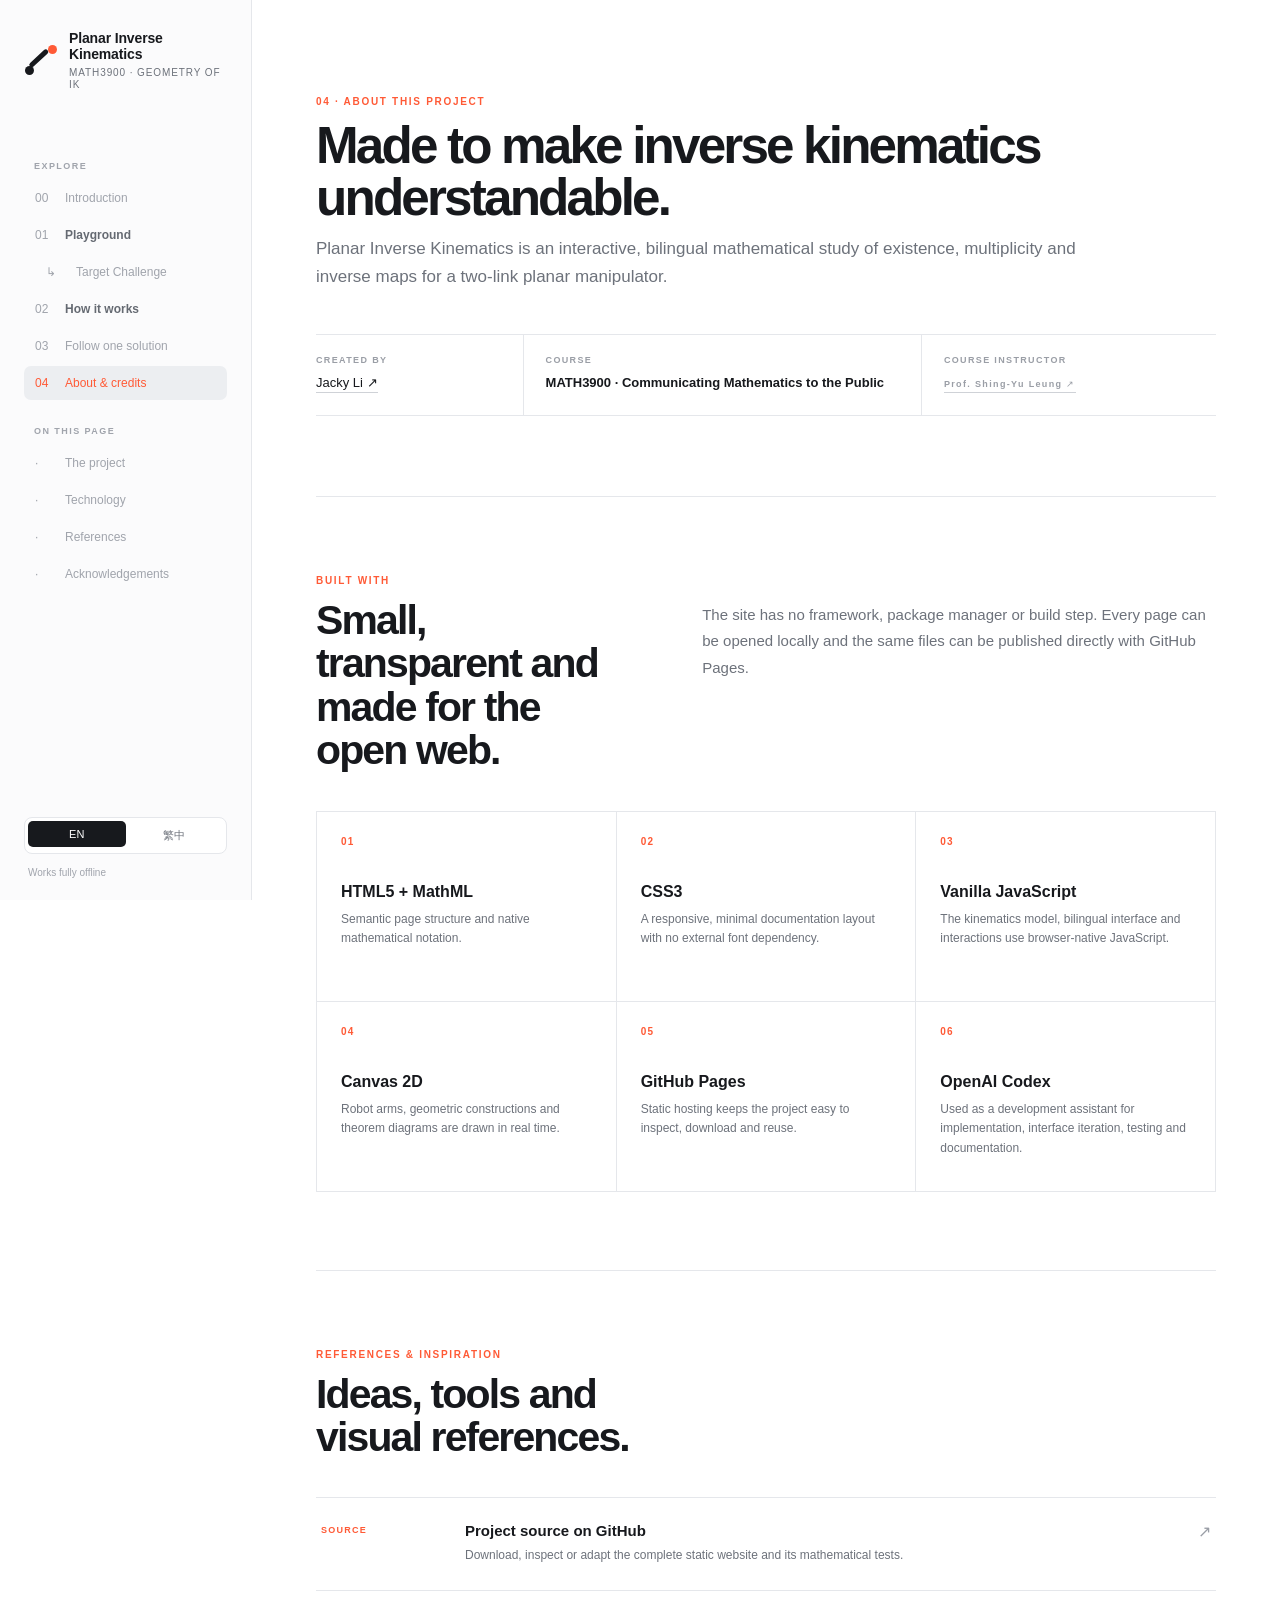
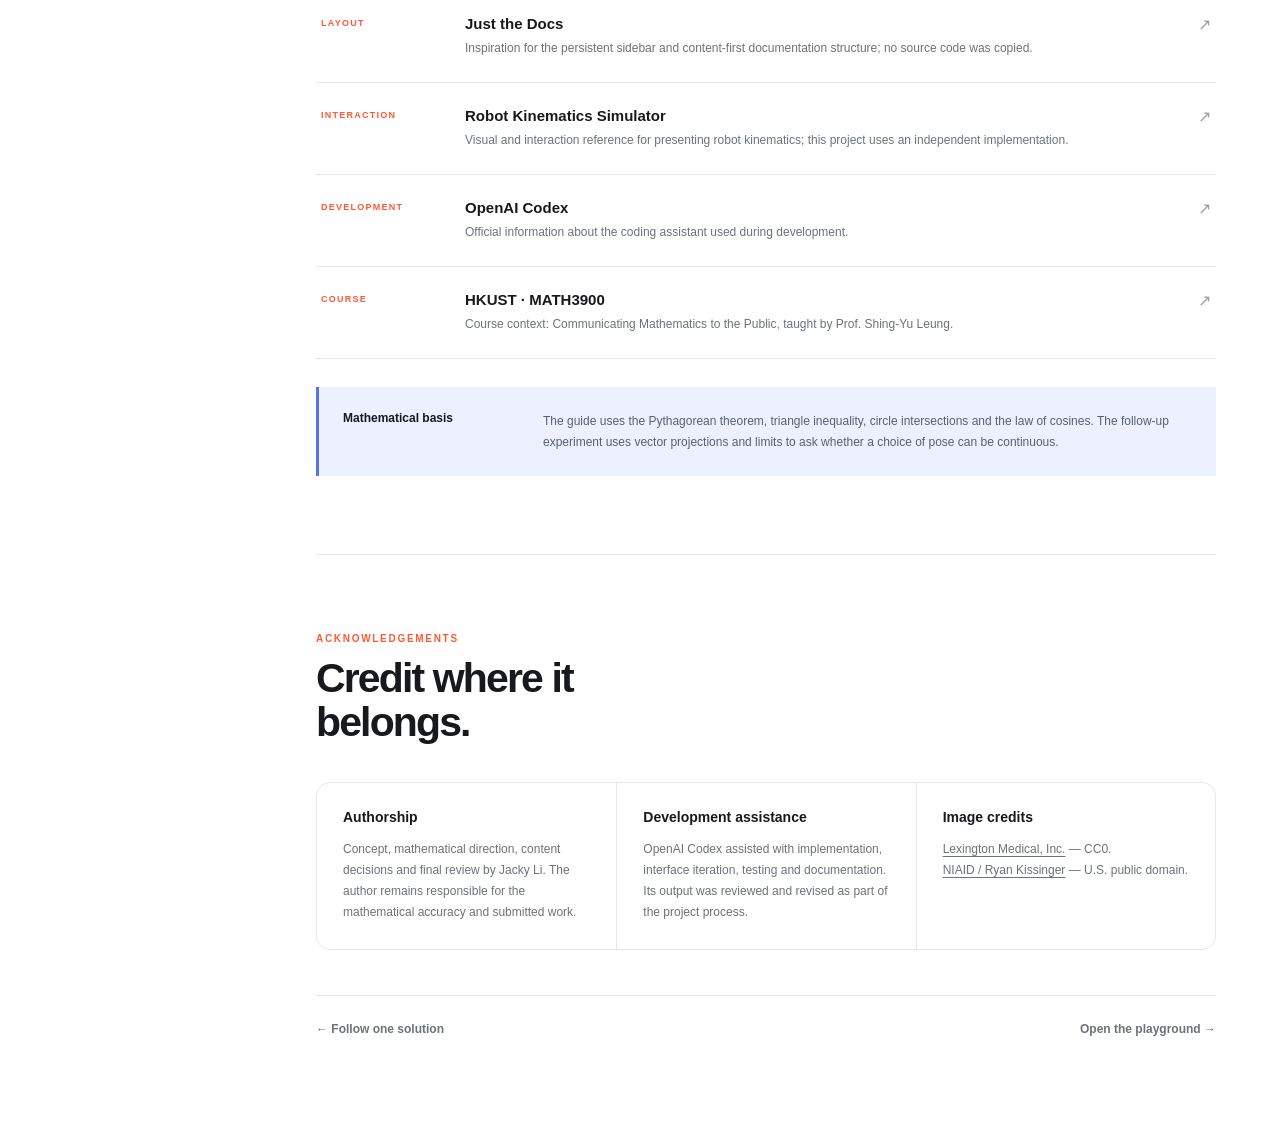
==== about.html @ 2d84ca79 "Turn the proof page into a continuous inverse experiment" ====
<!doctype html>
<html lang="en">
<head>
  <meta charset="utf-8">
  <meta name="viewport" content="width=device-width, initial-scale=1">
  <meta name="description" content="About, technology, references, and acknowledgements for Planar Inverse Kinematics.">
  <title>About &amp; Credits — Planar Inverse Kinematics</title>
  <link rel="icon" href="assets/favicon.svg" type="image/svg+xml">
  <link rel="stylesheet" href="assets/styles.css">
</head>
<body data-page="about">
  <a class="skip-link" href="#main">Skip to content</a>
  <button class="mobile-menu" id="mobileMenu" aria-label="Open navigation" aria-expanded="false">☰</button>
  <aside class="sidebar" id="sidebar">
    <a class="brand" href="index.html" aria-label="Planar Inverse Kinematics home">
      <span class="brand-mark" aria-hidden="true"><i></i><i></i><i></i></span>
      <span><strong data-i18n="brand">Planar Inverse Kinematics</strong><small>MATH3900 · GEOMETRY OF IK</small></span>
    </a>
    <nav class="nav" aria-label="Main navigation">
      <p data-i18n="navExplore">EXPLORE</p>
      <a href="introduction.html"><span>00</span><b><span data-lang-en>Introduction</span><span data-lang-zh>導論</span></b></a>
      <a href="index.html"><span>01</span><b data-i18n="navPlayground">Playground</b></a>
      <a class="nav-subpage" href="game.html"><span aria-hidden="true">↳</span><b><span data-lang-en>Target Challenge</span><span data-lang-zh>目標挑戰</span></b></a>
      <a href="guide.html"><span>02</span><b data-i18n="navGuide">How it works</b></a>
      <a href="proof.html"><span>03</span><b><span data-lang-en>Follow one solution</span><span data-lang-zh>跟着一組解</span></b></a>
      <a class="active" href="about.html"><span>04</span><b><span data-lang-en>About &amp; credits</span><span data-lang-zh>關於與鳴謝</span></b></a>
      <p data-i18n="navOnPage">ON THIS PAGE</p>
      <a href="#project"><span>·</span><b><span data-lang-en>The project</span><span data-lang-zh>本專題</span></b></a>
      <a href="#technology"><span>·</span><b><span data-lang-en>Technology</span><span data-lang-zh>技術</span></b></a>
      <a href="#references"><span>·</span><b><span data-lang-en>References</span><span data-lang-zh>參考資料</span></b></a>
      <a href="#acknowledgements"><span>·</span><b><span data-lang-en>Acknowledgements</span><span data-lang-zh>鳴謝</span></b></a>
    </nav>
    <div class="sidebar-foot"><button class="language-toggle" type="button" data-language-toggle aria-label="Switch language"><span class="selected">EN</span><span>繁中</span></button><p data-i18n="offline">Works fully offline</p></div>
  </aside>

  <main id="main" class="main about-main">
    <header class="about-hero" id="project">
      <p class="eyebrow"><span data-lang-en>04 · ABOUT THIS PROJECT</span><span data-lang-zh>04 · 關於本專題</span></p>
      <h1><span data-lang-en>Made to make inverse kinematics understandable.</span><span data-lang-zh>把逆運動學變成看得見、想得通的數學。</span></h1>
      <p class="lede" data-lang-en>Planar Inverse Kinematics is an interactive, bilingual mathematical study of existence, multiplicity and inverse maps for a two-link planar manipulator.</p>
      <p class="lede" data-lang-zh>《平面逆運動學》是一個雙語互動數學專題，以雙連桿平面機械臂研究解的存在性、多解性與逆映射。</p>
      <div class="project-signature">
        <div><span data-lang-en>CREATED BY</span><span data-lang-zh>製作者</span><a href="https://jackyli-hkust.github.io/" target="_blank" rel="noreferrer">Jacky Li ↗</a></div>
        <div><span data-lang-en>COURSE</span><span data-lang-zh>課程</span><strong>MATH3900 · Communicating Mathematics to the Public</strong></div>
        <div><span data-lang-en>COURSE INSTRUCTOR</span><span data-lang-zh>課程導師</span><a href="https://www.math.hkust.edu.hk/people/faculty/profile/masyleung/" target="_blank" rel="noreferrer"><span data-lang-en>Prof. Shing-Yu Leung ↗</span><span data-lang-zh>梁承裕教授 ↗</span></a></div>
      </div>
    </header>

    <section class="about-section" id="technology">
      <div class="about-section-heading">
        <p class="eyebrow"><span data-lang-en>BUILT WITH</span><span data-lang-zh>使用技術</span></p>
        <h2><span data-lang-en>Small, transparent and made for the open web.</span><span data-lang-zh>輕量、透明，為開放網頁而製作。</span></h2>
        <p data-lang-en>The site has no framework, package manager or build step. Every page can be opened locally and the same files can be published directly with GitHub Pages.</p>
        <p data-lang-zh>網站不使用框架、套件管理器或建置程序。每個頁面都可直接在本機開啟，同一套檔案亦可直接發佈至 GitHub Pages。</p>
      </div>
      <div class="tech-grid">
        <article><span>01</span><h3>HTML5 + MathML</h3><p data-lang-en>Semantic page structure and native mathematical notation.</p><p data-lang-zh>語意化頁面結構與瀏覽器原生數學排版。</p></article>
        <article><span>02</span><h3>CSS3</h3><p data-lang-en>A responsive, minimal documentation layout with no external font dependency.</p><p data-lang-zh>響應式極簡文件版面，不依賴外部字型。</p></article>
        <article><span>03</span><h3>Vanilla JavaScript</h3><p data-lang-en>The kinematics model, bilingual interface and interactions use browser-native JavaScript.</p><p data-lang-zh>運動學模型、雙語介面與互動均使用瀏覽器原生 JavaScript。</p></article>
        <article><span>04</span><h3>Canvas 2D</h3><p data-lang-en>Robot arms, geometric constructions and theorem diagrams are drawn in real time.</p><p data-lang-zh>機械臂、幾何作圖與定理圖像均即時繪製。</p></article>
        <article><span>05</span><h3>GitHub Pages</h3><p data-lang-en>Static hosting keeps the project easy to inspect, download and reuse.</p><p data-lang-zh>靜態託管令專題容易查閱、下載及再利用。</p></article>
        <article><span>06</span><h3>OpenAI Codex</h3><p data-lang-en>Used as a development assistant for implementation, interface iteration, testing and documentation.</p><p data-lang-zh>作為開發助手，協助程式實作、介面迭代、測試與文件整理。</p></article>
      </div>
    </section>

    <section class="about-section" id="references">
      <div class="about-section-heading">
        <p class="eyebrow"><span data-lang-en>REFERENCES &amp; INSPIRATION</span><span data-lang-zh>參考資料與靈感</span></p>
        <h2><span data-lang-en>Ideas, tools and visual references.</span><span data-lang-zh>概念、工具與視覺參考。</span></h2>
      </div>
      <div class="reference-list">
        <a href="https://github.com/JackyLi-HKUST/planar-inverse-kinematics" target="_blank" rel="noreferrer"><span>SOURCE</span><div><strong>Project source on GitHub</strong><p data-lang-en>Download, inspect or adapt the complete static website and its mathematical tests.</p><p data-lang-zh>下載、查閱或修改完整靜態網站及其數學測試。</p></div><i>↗</i></a>
        <a href="https://github.com/just-the-docs/just-the-docs" target="_blank" rel="noreferrer"><span>LAYOUT</span><div><strong>Just the Docs</strong><p data-lang-en>Inspiration for the persistent sidebar and content-first documentation structure; no source code was copied.</p><p data-lang-zh>左側固定導覽與內容優先文件架構的靈感來源；未複製其原始碼。</p></div><i>↗</i></a>
        <a href="http://robotkinematics.study/" target="_blank" rel="noreferrer"><span>INTERACTION</span><div><strong>Robot Kinematics Simulator</strong><p data-lang-en>Visual and interaction reference for presenting robot kinematics; this project uses an independent implementation.</p><p data-lang-zh>機械臂運動學視覺與互動呈現的參考；本專題採用獨立實作。</p></div><i>↗</i></a>
        <a href="https://developers.openai.com/learn/codex" target="_blank" rel="noreferrer"><span>DEVELOPMENT</span><div><strong>OpenAI Codex</strong><p data-lang-en>Official information about the coding assistant used during development.</p><p data-lang-zh>開發過程中所使用程式協作工具的官方資料。</p></div><i>↗</i></a>
        <a href="https://www.math.hkust.edu.hk/people/faculty/profile/masyleung/" target="_blank" rel="noreferrer"><span>COURSE</span><div><strong>HKUST · MATH3900</strong><p data-lang-en>Course context: Communicating Mathematics to the Public, taught by Prof. Shing-Yu Leung.</p><p data-lang-zh>課程背景：梁承裕教授任教的「向公眾傳達數學」MATH3900。</p></div><i>↗</i></a>
      </div>
      <div class="math-basis">
        <strong><span data-lang-en>Mathematical basis</span><span data-lang-zh>數學基礎</span></strong>
        <p data-lang-en>The guide uses the Pythagorean theorem, triangle inequality, circle intersections and the law of cosines. The follow-up experiment uses vector projections and limits to ask whether a choice of pose can be continuous.</p>
        <p data-lang-zh>原理解說使用勾股定理、三角不等式、圓的交點與餘弦定理；延伸實驗則以向量投影和極限探討能否連續地選擇姿態。</p>
      </div>
    </section>

    <section class="about-section acknowledgements" id="acknowledgements">
      <div class="about-section-heading">
        <p class="eyebrow"><span data-lang-en>ACKNOWLEDGEMENTS</span><span data-lang-zh>鳴謝</span></p>
        <h2><span data-lang-en>Credit where it belongs.</span><span data-lang-zh>清楚列明每一份貢獻。</span></h2>
      </div>
      <div class="ack-grid">
        <article><h3><span data-lang-en>Authorship</span><span data-lang-zh>作者責任</span></h3><p data-lang-en>Concept, mathematical direction, content decisions and final review by Jacky Li. The author remains responsible for the mathematical accuracy and submitted work.</p><p data-lang-zh>專題概念、數學方向、內容取捨與最終審閱由 Jacky Li 負責；作者對數學準確性及提交作品承擔最終責任。</p></article>
        <article><h3><span data-lang-en>Development assistance</span><span data-lang-zh>開發協助</span></h3><p data-lang-en>OpenAI Codex assisted with implementation, interface iteration, testing and documentation. Its output was reviewed and revised as part of the project process.</p><p data-lang-zh>OpenAI Codex 協助程式實作、介面迭代、測試與文件整理；其輸出在專題製作過程中經過審閱與修改。</p></article>
        <article><h3><span data-lang-en>Image credits</span><span data-lang-zh>圖片來源</span></h3><p><a href="https://commons.wikimedia.org/wiki/File:Lexington_Medical,_Inc._Manufacturing_Robot_Arm.jpg" target="_blank" rel="noreferrer">Lexington Medical, Inc.</a> — CC0.<br><a href="https://commons.wikimedia.org/wiki/File:Robot_Arm_(NIH_BioArt_457).png" target="_blank" rel="noreferrer">NIAID / Ryan Kissinger</a> — U.S. public domain.</p></article>
      </div>
    </section>

    <footer class="about-footer"><a href="proof.html">← <span data-lang-en>Follow one solution</span><span data-lang-zh>跟着一組解</span></a><a href="index.html"><span data-lang-en>Open the playground</span><span data-lang-zh>開啟互動實驗室</span> →</a></footer>
  </main>

  <script src="assets/i18n.js"></script>
</body>
</html>
---- assets/styles.css ----
:root {
  --ink: #17191d;
  --muted: #6d727b;
  --line: #e5e7eb;
  --soft: #f6f7f8;
  --paper: #ffffff;
  --accent: #ff5a36;
  --accent-soft: #fff0eb;
  --blue: #5475e8;
  --blue-soft: #edf1ff;
  --sidebar: 252px;
  --radius: 14px;
  --shadow: 0 14px 40px rgba(20, 24, 35, .07);
  font-family: Inter, ui-sans-serif, -apple-system, BlinkMacSystemFont, "Segoe UI", sans-serif;
  color: var(--ink);
  background: var(--paper);
  font-synthesis: none;
}
* { box-sizing: border-box; }
html { scroll-behavior: smooth; }
body { margin: 0; min-width: 320px; background: var(--paper); }
[data-lang-zh] { display: none; }
html[lang^="zh"] [data-lang-en] { display: none; }
html[lang^="zh"] [data-lang-zh] { display: revert; }
html[lang^="en"] [data-lang-zh] { display: none; }
button, input { font: inherit; }
button, a { -webkit-tap-highlight-color: transparent; }
a { color: inherit; }
.skip-link { position: fixed; left: 12px; top: -80px; z-index: 100; padding: 10px 14px; background: var(--ink); color: white; border-radius: 7px; transition: top .2s; }
.skip-link:focus { top: 12px; }
.sidebar { position: fixed; inset: 0 auto 0 0; z-index: 20; width: var(--sidebar); display: flex; flex-direction: column; padding: 30px 24px 22px; border-right: 1px solid var(--line); background: #fbfbfc; }
.brand { display: flex; gap: 12px; align-items: center; text-decoration: none; line-height: 1.15; }
.brand strong { display: block; font-size: 14px; letter-spacing: -.01em; }
.brand small { display: block; margin-top: 5px; color: var(--muted); font-size: 10px; letter-spacing: .09em; }
.brand-mark { position: relative; display: block; width: 33px; height: 33px; flex: 0 0 33px; }
.brand-mark i { position: absolute; display: block; background: var(--ink); border-radius: 99px; }
.brand-mark i:nth-child(1) { width: 9px; height: 9px; left: 1px; bottom: 2px; }
.brand-mark i:nth-child(2) { width: 24px; height: 5px; left: 6px; bottom: 8px; transform: rotate(-43deg); transform-origin: left center; }
.brand-mark i:nth-child(3) { width: 9px; height: 9px; right: 0; top: 1px; background: var(--accent); }
.nav { margin-top: 45px; }
.nav p { margin: 26px 10px 10px; color: #a0a4ac; font-size: 9px; font-weight: 750; letter-spacing: .16em; }
.nav a { display: flex; align-items: center; gap: 12px; margin: 3px 0; padding: 10px 11px; color: #656a72; border-radius: 7px; text-decoration: none; font-size: 12px; }
.nav a span { width: 18px; color: #a0a4ac; font-weight: 500; }
.nav a b { font-weight: 600; }
.nav a:hover { color: var(--ink); background: #f0f1f3; }
.nav a.active { color: var(--ink); background: #eceef1; }
.nav a.active span { color: var(--accent); }
.nav a.nav-subpage { padding-left: 22px; }
.sidebar-foot { margin-top: auto; }
.sidebar-foot p { margin: 13px 4px 0; color: #a0a4ac; font-size: 10px; }
.language-toggle { display: grid; grid-template-columns: 1fr 1fr; width: 100%; padding: 3px; border: 1px solid var(--line); border-radius: 8px; background: white; color: var(--muted); cursor: pointer; }
.language-toggle span { padding: 7px 4px; border-radius: 5px; font-size: 11px; }
.language-toggle .selected { background: var(--ink); color: white; }
.mobile-menu { display: none; position: fixed; top: 14px; left: 14px; z-index: 30; width: 40px; height: 40px; border: 1px solid var(--line); border-radius: 9px; background: white; cursor: pointer; }
.main { margin-left: var(--sidebar); min-height: 100vh; padding: 54px clamp(28px, 5vw, 76px) 80px; }
.hero { display: flex; align-items: flex-end; justify-content: space-between; gap: 34px; max-width: 1260px; margin: 0 auto 34px; }
.eyebrow { margin: 0 0 13px; color: var(--accent); font-size: 10px; font-weight: 800; letter-spacing: .17em; }
h1, h2, h3, p { margin-top: 0; }
h1 { margin-bottom: 12px; max-width: 760px; font-size: clamp(36px, 4vw, 59px); line-height: 1.01; letter-spacing: -.055em; }
.lede { max-width: 680px; margin-bottom: 0; color: var(--muted); font-size: 17px; line-height: 1.65; }
.quiet-link { display: inline-flex; gap: 12px; align-items: center; flex: 0 0 auto; padding-bottom: 5px; color: var(--muted); font-size: 12px; font-weight: 650; text-decoration: none; border-bottom: 1px solid var(--line); }
.quiet-link:hover { color: var(--ink); border-color: var(--ink); }
.playground { display: grid; grid-template-columns: minmax(0, 1.55fr) minmax(330px, .8fr); gap: 18px; max-width: 1260px; margin: 0 auto; }
.stage-card, .control-card { border: 1px solid var(--line); border-radius: var(--radius); background: white; overflow: hidden; box-shadow: var(--shadow); }
.stage-card { min-width: 0; }
.stage-toolbar { display: flex; gap: 18px; align-items: center; min-height: 61px; padding: 10px 14px; border-bottom: 1px solid var(--line); }
.mode-switch { display: flex; padding: 3px; border-radius: 8px; background: var(--soft); }
.mode-switch button { padding: 7px 11px; border: 0; border-radius: 6px; background: transparent; color: var(--muted); font-size: 11px; cursor: pointer; }
.mode-switch button small { margin-left: 4px; font-size: 9px; opacity: .6; }
.mode-switch button.active { background: white; color: var(--ink); box-shadow: 0 2px 6px rgba(0,0,0,.08); }
.check-control { display: flex; gap: 7px; align-items: center; color: var(--muted); font-size: 11px; cursor: pointer; }
.check-control input { accent-color: var(--ink); }
.icon-button { margin-left: auto; width: 31px; height: 31px; border: 1px solid var(--line); border-radius: 7px; background: white; color: var(--muted); cursor: pointer; }
.icon-button:hover { color: var(--ink); border-color: #b5b8bd; }
.canvas-wrap { position: relative; min-height: 555px; background-color: #fcfcfd; background-image: linear-gradient(#f0f1f3 1px, transparent 1px), linear-gradient(90deg, #f0f1f3 1px, transparent 1px); background-size: 28px 28px; }
#robotCanvas { display: block; width: 100%; height: 555px; touch-action: none; cursor: crosshair; }
.drag-hint { position: absolute; top: 18px; left: 18px; display: flex; gap: 8px; align-items: center; padding: 7px 10px; border: 1px solid var(--line); border-radius: 7px; background: rgba(255,255,255,.9); color: var(--muted); font-size: 10px; pointer-events: none; }
.drag-hint span:first-child { color: var(--accent); font-size: 14px; }
.canvas-legend { position: absolute; right: 17px; bottom: 14px; display: flex; gap: 13px; padding: 8px 11px; border: 1px solid var(--line); border-radius: 7px; background: rgba(255,255,255,.9); color: var(--muted); font-size: 9px; }
.canvas-legend > span { display: flex; gap: 5px; align-items: center; }
.dot { display: inline-block; width: 7px; height: 7px; border-radius: 50%; }
.dot.target { background: var(--accent); }
.dot.elbow { background: var(--blue); }
.control-card { padding: 20px; }
.status-line { display: flex; align-items: center; justify-content: space-between; padding-bottom: 15px; border-bottom: 1px solid var(--line); color: #a0a4ac; font-size: 9px; font-weight: 750; letter-spacing: .12em; }
.status-pill { padding: 5px 7px; border-radius: 5px; background: #eaf8ef; color: #1b7d43; }
.status-pill.unreachable { background: #fff0ec; color: #c94120; }
.status-pill.tangent { background: #fff7db; color: #946b00; }
.control-section { padding: 18px 0; border-bottom: 1px solid var(--line); }
.section-heading { display: flex; justify-content: space-between; align-items: baseline; margin-bottom: 12px; }
.section-heading h2, .control-section > h2 { margin: 0; font-size: 11px; letter-spacing: .01em; }
.section-heading output { color: var(--muted); font: 11px ui-monospace, SFMono-Regular, Menlo, monospace; }
.range-row { display: grid; grid-template-columns: 25px 1fr 47px; gap: 8px; align-items: center; min-height: 28px; color: var(--muted); font: 11px ui-monospace, SFMono-Regular, Menlo, monospace; }
.range-row output { text-align: right; }
input[type="range"] { width: 100%; height: 3px; accent-color: var(--ink); cursor: pointer; }
.solution-toggle { display: grid; grid-template-columns: 1fr 1fr; gap: 8px; margin-top: 11px; }
.solution-toggle button { display: flex; align-items: center; gap: 8px; min-width: 0; padding: 9px 8px; border: 1px solid var(--line); border-radius: 8px; background: white; text-align: left; cursor: pointer; }
.solution-toggle button.active { border-color: var(--ink); box-shadow: inset 0 0 0 1px var(--ink); }
.solution-toggle b { display: block; font-size: 10px; }
.solution-toggle small { display: block; margin-top: 3px; overflow: hidden; color: var(--muted); font: 8px ui-monospace, monospace; white-space: nowrap; text-overflow: ellipsis; }
.mini-arm { position: relative; width: 31px; height: 28px; flex: 0 0 31px; }
.mini-arm::before, .mini-arm::after { content: ""; position: absolute; left: 2px; bottom: 5px; width: 17px; height: 3px; border-radius: 4px; background: var(--ink); transform-origin: left; }
.mini-arm::before { transform: rotate(-50deg); }
.mini-arm::after { left: 13px; bottom: 18px; transform: rotate(35deg); }
.mini-arm.down { transform: scaleY(-1); }
.formula-card { margin-top: 18px; padding: 15px; border-radius: 9px; background: var(--ink); color: white; }
.formula-label { display: flex; gap: 8px; margin-bottom: 13px; color: #989da7; font-size: 8px; font-weight: 750; letter-spacing: .13em; }
.formula-label span:first-child { color: #ff856c; }
.formula-card p { margin: 7px 0; font: 10px/1.55 ui-monospace, SFMono-Regular, Menlo, monospace; }
.formula-card .substitution { color: #989da7; }
.formula-card .result { color: #c7cad0; }
.formula-card strong { color: white; font-size: 13px; }
.playground-angle-key { margin-top: 14px; padding: 13px 14px; border: 1px solid var(--line); border-radius: 8px; background: var(--soft); }
.playground-angle-key p { margin: 3px 0; color: var(--muted); font: 9px/1.55 ui-monospace, monospace; }
.playground-angle-key b { margin-right: 4px; }
.playground-angle-key a { display: inline-block; margin-top: 8px; color: var(--ink); font-size: 9px; font-weight: 700; text-decoration: none; }
.playground-angle-key a:hover { text-decoration: underline; }
.fraction { display: inline-flex; vertical-align: middle; flex-direction: column; text-align: center; line-height: 1.25; }
.fraction span:first-child { padding: 0 5px 2px; border-bottom: 1px solid currentColor; }
.fraction span:last-child { padding-top: 2px; }
.reading-section { max-width: 1260px; margin: 95px auto 0; }
.reading-section > div:first-child { display: grid; grid-template-columns: .65fr 1.35fr; align-items: start; gap: 30px; }
.reading-section h2 { max-width: 680px; margin: 0; font-size: clamp(30px, 4vw, 52px); line-height: 1.05; letter-spacing: -.045em; }
.reading-grid { display: grid; grid-template-columns: repeat(3, 1fr); gap: 0; margin-top: 55px; border-top: 1px solid var(--line); }
.reading-grid article { padding: 26px 30px 28px 0; }
.reading-grid article + article { padding-left: 30px; border-left: 1px solid var(--line); }
.reading-grid .number { display: block; margin-bottom: 35px; color: var(--accent); font: 10px ui-monospace, monospace; }
.reading-grid h3 { font-size: 15px; }
.reading-grid p { margin: 0; color: var(--muted); font-size: 12px; line-height: 1.7; }
.primary-link { display: inline-flex; gap: 60px; align-items: center; margin-top: 12px; padding: 14px 18px; background: var(--ink); color: white; border-radius: 7px; text-decoration: none; font-size: 11px; font-weight: 650; }
.primary-link:hover { background: #34373d; }

/* Introduction */
.intro-main { padding-top: 66px; }
.intro-hero, .intro-section, .intro-credits { max-width: 1100px; margin-right: auto; margin-left: auto; }
.intro-hero { display: grid; grid-template-columns: minmax(0, 1fr) minmax(420px, .92fr); gap: clamp(38px, 6vw, 76px); align-items: center; padding-bottom: 82px; border-bottom: 1px solid var(--line); }
.intro-hero h1 { max-width: 690px; font-size: clamp(43px, 5vw, 66px); }
.intro-hero .lede { font-size: 16px; }
.intro-actions { display: flex; flex-wrap: wrap; gap: 18px; align-items: center; margin-top: 29px; }
.intro-actions .primary-link { margin-top: 0; }
.intro-actions .quiet-link { padding: 13px 2px 8px; }
.intro-hero-media { overflow: hidden; margin: 0; border: 1px solid var(--line); border-radius: 14px; background: white; box-shadow: var(--shadow); }
.intro-hero-media img { display: block; width: 100%; aspect-ratio: 16 / 10; object-fit: cover; }
.intro-hero-media figcaption, .scope-figure figcaption { padding: 13px 16px; color: var(--muted); font-size: 9px; line-height: 1.55; }
.intro-section { padding: 88px 0; border-bottom: 1px solid var(--line); }
.intro-section-heading { max-width: 800px; margin-bottom: 40px; }
.intro-section-heading h2, .scope-copy h2 { margin: 0; font-size: clamp(31px, 4vw, 48px); line-height: 1.06; letter-spacing: -.045em; }
.why-grid { display: grid; grid-template-columns: repeat(3, 1fr); border-top: 1px solid var(--line); }
.why-grid article { padding: 25px 28px 3px 0; }
.why-grid article + article { padding-left: 28px; border-left: 1px solid var(--line); }
.intro-number { display: block; margin-bottom: 38px; color: var(--accent); font: 10px ui-monospace, monospace; }
.why-grid h3 { font-size: 16px; }
.why-grid p { color: var(--muted); font-size: 12px; line-height: 1.72; }
.kinematics-compare { display: grid; grid-template-columns: 1fr 1fr; gap: 16px; }
.kinematics-card { position: relative; overflow: hidden; padding: 29px; border: 1px solid var(--line); border-radius: 12px; background: white; box-shadow: var(--shadow); }
.kinematics-card::before { content: ""; position: absolute; inset: 0 auto 0 0; width: 3px; background: var(--blue); }
.kinematics-card.ik-card::before { background: var(--accent); }
.kinematics-tag { display: inline-block; margin-bottom: 29px; color: var(--muted); font-size: 8px; font-weight: 800; letter-spacing: .13em; }
.kinematics-card h3 { font-size: 25px; letter-spacing: -.035em; }
.kinematics-card .mapping { display: flex; gap: 17px; align-items: center; margin: 24px 0; padding: 21px; border-radius: 9px; background: var(--soft); }
.kinematics-card .mapping b { font: 16px Georgia, serif; }
.kinematics-card .mapping span { color: var(--accent); }
.kinematics-card > p:not(.question) { color: var(--muted); font-size: 12px; line-height: 1.72; }
.kinematics-card .question { margin: 25px 0 0; padding-top: 16px; border-top: 1px solid var(--line); font: 13px Georgia, serif; }
.ik-importance { margin-top: 17px; padding: 22px 25px; border-left: 3px solid #7b5bc7; background: #f7f4fd; }
.ik-importance strong { font-size: 13px; }
.ik-importance p { max-width: 900px; margin: 8px 0 0; color: #655c79; font-size: 12px; line-height: 1.7; }
.robot-workflow { display: grid; grid-template-columns: 1fr auto 1fr auto 1fr auto 1fr auto 1fr; gap: 9px; align-items: center; }
.robot-workflow > i { color: #afb3ba; font-style: normal; }
.robot-workflow article { min-height: 145px; padding: 17px; border: 1px solid var(--line); border-radius: 9px; background: white; }
.robot-workflow article.active { border-color: #f2b8aa; background: #fff7f5; }
.robot-workflow article > span { display: grid; place-items: center; width: 23px; height: 23px; margin-bottom: 20px; border-radius: 50%; background: var(--soft); color: var(--muted); font: 9px ui-monospace, monospace; }
.robot-workflow article.active > span { background: var(--accent-soft); color: var(--accent); }
.robot-workflow small { display: block; margin-bottom: 6px; color: var(--accent); font-size: 7px; font-weight: 800; letter-spacing: .12em; }
.robot-workflow b { display: block; min-height: 31px; font-size: 11px; line-height: 1.35; }
.robot-workflow code { display: block; margin-top: 10px; color: var(--muted); font-size: 8px; line-height: 1.45; }
.scope-section { display: grid; grid-template-columns: minmax(360px, .85fr) minmax(0, 1.15fr); gap: clamp(45px, 7vw, 85px); align-items: center; }
.scope-figure { overflow: hidden; margin: 0; border: 1px solid var(--line); border-radius: 13px; background: white; box-shadow: var(--shadow); }
.scope-figure img { display: block; width: 100%; aspect-ratio: 4 / 3; object-fit: contain; background: #fff; }
.scope-copy > p:not(.eyebrow) { color: var(--muted); font-size: 13px; line-height: 1.72; }
.scope-copy h2 { margin-bottom: 21px; }
.scope-list { margin-top: 27px; border-top: 1px solid var(--line); }
.scope-list article { display: grid; grid-template-columns: 145px 1fr; gap: 22px; padding: 17px 0; border-bottom: 1px solid var(--line); }
.scope-list b { font-size: 10px; }
.scope-list p { margin: 0; color: var(--muted); font-size: 11px; line-height: 1.6; }
.closing-actions { margin-top: 29px; }
.intro-credits { display: flex; justify-content: space-between; gap: 35px; align-items: flex-start; padding: 29px 0 15px; }
.intro-credits p { max-width: 760px; margin: 0; color: var(--muted); font-size: 8px; line-height: 1.6; }
.intro-credits a { color: var(--ink); }
.intro-credits > a { flex: 0 0 auto; font-size: 9px; font-weight: 750; text-decoration: none; }

/* Notebook */
.article-main { padding-top: 66px; }
.article-hero, .notebook { max-width: 1040px; margin: 0 auto; }
.article-hero { padding-bottom: 47px; border-bottom: 1px solid var(--line); }
.article-hero h1 { max-width: 820px; }
.given-strip { display: flex; align-items: center; flex-wrap: wrap; gap: 22px; margin-top: 30px; padding: 13px 17px; border: 1px solid var(--line); border-radius: 8px; background: var(--soft); font: 11px ui-monospace, monospace; }
.given-strip > span { color: var(--accent); font-size: 9px; font-weight: 800; letter-spacing: .13em; }
.logic-flow { display: grid; grid-template-columns: 1fr auto 1fr auto 1fr auto 1fr; gap: 10px; align-items: center; margin-top: 16px; }
.logic-flow > span { color: #a1a6ae; }
.logic-flow > div { min-width: 0; padding: 13px 15px; border: 1px solid var(--line); border-radius: 8px; background: white; }
.logic-flow small { display: block; margin-bottom: 5px; color: var(--accent); font-size: 8px; font-weight: 800; letter-spacing: .13em; }
.logic-flow strong { display: block; overflow: hidden; font: 11px ui-monospace, monospace; white-space: nowrap; text-overflow: ellipsis; }
.logic-section { display: grid; grid-template-columns: minmax(0, .92fr) minmax(420px, 1.08fr); gap: clamp(42px, 7vw, 86px); align-items: center; padding: 88px 0; border-bottom: 1px solid var(--line); }
.section-copy h2, .section-intro h2 { margin-bottom: 20px; font-size: clamp(28px, 3.4vw, 42px); line-height: 1.08; letter-spacing: -.045em; }
.section-copy > p:not(.step-label), .section-intro > p:not(.step-label), .derivation-copy > p { color: var(--muted); font-size: 14px; line-height: 1.75; }
.section-copy em { color: var(--ink); font-family: Georgia, serif; }
.diagram-key { display: flex; flex-wrap: wrap; gap: 9px 18px; margin-top: 24px; }
.diagram-key span { display: inline-flex; align-items: center; gap: 7px; color: var(--muted); font: 10px ui-monospace, monospace; }
.diagram-key i { display: inline-block; width: 22px; height: 4px; border-radius: 3px; }
.diagram-key .key-blue { background: #5475e8; }
.diagram-key .key-orange { background: #ff5a36; }
.diagram-key .key-purple { background: #7b5bc7; }
.diagram-rule { max-width: 660px; margin-top: 14px; padding-left: 13px; border-left: 2px solid var(--line); font-size: 11px !important; }
.math-blue { color: #3f61d6; }
.math-orange { color: #e24a2b; }
.math-purple { color: #6e4eb6; }
.known-unknown { display: grid; grid-template-columns: 1fr 1fr; gap: 9px; margin: 25px 0; }
.known-unknown div { padding: 14px; border: 1px solid var(--line); border-radius: 8px; background: var(--soft); }
.known-unknown small { display: block; margin-bottom: 7px; color: var(--accent); font-size: 8px; font-weight: 800; letter-spacing: .13em; }
.known-unknown b { font: 11px ui-monospace, monospace; }
.angle-convention-section { padding: 78px 0 90px; border-bottom: 1px solid var(--line); }
.angle-convention-section .section-intro { margin-bottom: 32px; }
.angle-definition-grid { display: grid; grid-template-columns: 1fr 1fr; gap: 16px; }
.angle-definition-card canvas { min-height: 0; border-bottom: 1px solid var(--line); }
.angle-definition-copy { padding: 23px 24px 25px; }
.angle-definition-copy h3 { margin-bottom: 17px; font-size: 16px; line-height: 1.35; }
.angle-definition-copy dl { display: grid; grid-template-columns: 1fr 1fr; gap: 8px; margin: 0 0 18px; }
.angle-definition-copy dl div { padding: 12px; border: 1px solid var(--line); border-radius: 7px; background: var(--soft); }
.angle-definition-copy dt { margin-bottom: 6px; color: var(--muted); font-size: 8px; font-weight: 800; letter-spacing: .1em; text-transform: uppercase; }
.angle-definition-copy dd { margin: 0; color: var(--ink); font: 11px ui-monospace, monospace; }
.angle-definition-copy p { margin: 0; color: var(--muted); font-size: 11px; line-height: 1.7; }
.orientation-equation { display: flex; justify-content: center; gap: 13px; align-items: center; margin: 16px 0; padding: 17px; border: 1px solid #dcd3f2; border-radius: 9px; background: #f7f4fd; color: #655c79; font-size: 12px; }
.orientation-equation strong { color: #6e4eb6; font: 16px Georgia, serif; }
.angle-range-note { display: grid; grid-template-columns: 1fr 1fr; gap: 1px; overflow: hidden; border: 1px solid var(--line); border-radius: 10px; background: var(--line); }
.angle-range-note > div { padding: 21px 23px; background: var(--soft); }
.angle-range-note strong { display: block; margin-bottom: 8px; font-size: 12px; }
.angle-range-note p { margin: 0; color: var(--muted); font-size: 11px; line-height: 1.65; }
.side-key { display: grid; gap: 9px; margin-top: 22px; }
.side-key span { display: flex; align-items: center; gap: 9px; color: var(--muted); font: 10px ui-monospace, monospace; }
.side-key i { display: inline-block; width: 20px; height: 4px; border-radius: 3px; }
.side-key .blue { background: var(--blue); }.side-key .orange { background: var(--accent); }.side-key .dark { background: var(--ink); }
.reachability-strip { display: grid; grid-template-columns: .9fr 1.1fr; gap: 60px; align-items: center; margin: 0 -30px; padding: 42px 30px; border-bottom: 1px solid var(--line); background: var(--soft); }
.reachability-strip h2 { margin: 0; font-size: clamp(25px, 3vw, 36px); letter-spacing: -.04em; }
.reachability-strip p:not(.eyebrow) { margin-bottom: 14px; color: var(--muted); font-size: 12px; line-height: 1.65; }
.reachability-strip .condition { margin: 0 0 10px; padding: 14px; font-size: 15px; }
.reachability-strip output { display: block; color: #1b7d43; font: 11px ui-monospace, monospace; text-align: center; }
.reach-result { padding: 20px; border: 1px solid #cde9d7; border-radius: 10px; background: #f2fbf5; }
.reach-result strong { display: block; margin-bottom: 7px; color: #16733b; font-size: 15px; }
.reach-result p { margin-bottom: 14px !important; }
.reach-result.unreachable { border-color: #f2c9be; background: #fff4f1; }
.reach-result.unreachable strong, .reach-result.unreachable output { color: #c94120; }
.reach-result.unreachable .condition { background: #51291f; }
.explanation-section { padding: 90px 0; border-bottom: 1px solid var(--line); }
.section-intro { max-width: 760px; margin-bottom: 46px; }
.paired-diagrams { display: grid; grid-template-columns: 1fr 1fr; gap: 16px; }
.mini-diagram canvas { min-height: 0; }
.angle-relation { display: flex; justify-content: center; align-items: center; gap: 30px; margin: 28px 0 60px; padding: 18px; border: 1px solid var(--line); border-radius: 9px; background: var(--soft); font: 15px Georgia, serif; }
.angle-relation strong { color: var(--accent); }
.derivation-grid { display: grid; grid-template-columns: 1fr 1fr; gap: 28px; }
.derivation-copy { padding: 28px; border: 1px solid var(--line); border-radius: 11px; }
.derivation-copy h3 { margin-bottom: 13px; font-size: 17px; }
.derivation-copy .math-block { margin-bottom: 0; }
.constraint-question { margin: -10px 0 24px; padding: 19px 21px; border: 1px solid var(--line); border-radius: 10px; background: var(--soft); }
.constraint-label { display: block; margin-bottom: 10px; color: var(--accent); font-size: 8px; font-weight: 800; letter-spacing: .13em; }
.constraint-question > div { display: flex; flex-wrap: wrap; gap: 9px 13px; align-items: baseline; font: 13px ui-monospace, monospace; }
.constraint-question strong { margin-right: 5px; color: var(--ink); }
.circle-sequence { display: grid; grid-template-columns: 1fr 1fr; gap: 16px; }
.circle-sequence .demo-title { padding: 0 12px; }
.constraint-copy { padding: 20px 20px 2px; }
.constraint-copy h3 { margin-bottom: 9px; font-size: 15px; line-height: 1.25; }
.constraint-copy p { min-height: 63px; margin-bottom: 0; color: var(--muted); font-size: 11px; line-height: 1.65; }
.constraint-card canvas { min-height: 0; }
.constraint-result { min-height: 58px; line-height: 1.55; }
.intersection-card { display: grid; grid-column: 1 / -1; grid-template-columns: minmax(260px, .72fr) minmax(420px, 1.28fr); align-items: stretch; }
.intersection-card .demo-title { grid-column: 1 / -1; }
.intersection-copy-column { display: flex; grid-column: 1; grid-row: 2; flex-direction: column; justify-content: center; }
.intersection-card .constraint-copy { padding: 32px 28px 8px; }
.intersection-card .constraint-copy p { min-height: 0; }
.intersection-card canvas { grid-column: 2; grid-row: 2; align-self: center; }
.intersection-card .constraint-result { margin-top: 8px; padding: 15px 28px 28px; border-top: 1px solid var(--line); }
.intersection-conclusion { margin-top: 18px; padding: 21px 24px; border-left: 3px solid #7b5bc7; background: var(--soft); font: 14px ui-monospace, monospace; }
.intersection-conclusion > strong { margin: 0 9px; color: #9a9fa7; }
.intersection-conclusion > p { margin: 12px 0 0; color: var(--muted); font: 12px/1.65 Inter, ui-sans-serif, sans-serif; }
.shoulder-steps { border-top: 1px solid var(--line); }
.mini-lesson { display: grid; grid-template-columns: minmax(0, .86fr) minmax(400px, 1.14fr); gap: clamp(38px, 6vw, 76px); align-items: center; padding: 54px 0; border-bottom: 1px solid var(--line); }
.mini-copy { position: relative; }
.lesson-number { display: grid; place-items: center; width: 28px; height: 28px; margin-bottom: 20px; border-radius: 50%; background: var(--accent-soft); color: var(--accent); font: 700 10px ui-monospace, monospace; }
.mini-copy h3 { margin-bottom: 14px; font-size: clamp(21px, 2.5vw, 29px); line-height: 1.12; letter-spacing: -.035em; }
.mini-copy > p { color: var(--muted); font-size: 13px; line-height: 1.72; }
.mini-copy .math-block { margin: 23px 0; }
.branch-note { padding: 12px 14px; border-left: 2px solid var(--blue); background: var(--blue-soft); color: #536083 !important; font-size: 11px !important; }
.notebook-step { display: grid; grid-template-columns: minmax(0, .9fr) minmax(400px, 1.1fr); gap: clamp(40px, 7vw, 90px); align-items: center; padding: 86px 0; border-bottom: 1px solid var(--line); }
.step-label { display: flex; gap: 10px; align-items: center; margin-bottom: 19px; color: var(--muted); font-size: 9px; font-weight: 750; letter-spacing: .13em; }
.step-label span:first-child { color: var(--accent); }
.step-copy h2 { margin-bottom: 18px; font-size: clamp(27px, 3vw, 39px); line-height: 1.08; letter-spacing: -.04em; }
.step-copy > p:not(.step-label) { color: var(--muted); font-size: 14px; line-height: 1.75; }
.math-block { margin: 28px 0; padding: 21px 22px; border-left: 3px solid var(--accent); background: var(--soft); }
.math-block p { margin: 5px 0; font: 16px/1.55 Georgia, "Times New Roman", serif; }
.math-block .calculation { color: var(--muted); font-size: 13px; }
.math-block .boxed { display: inline-block; margin-top: 12px; padding: 4px 9px; border: 1px solid #bfc3c9; background: white; font-weight: 700; }
.math-block.compact p:nth-child(2) { padding-left: 24px; }
.note { margin-top: 25px; padding-left: 13px; border-left: 1px solid var(--line); }
.note b { font-size: 10px; }
.note p { margin: 4px 0 0; color: var(--muted); font-size: 11px; line-height: 1.65; }
.demo-card { overflow: hidden; border: 1px solid var(--line); border-radius: 12px; background: #fcfcfd; box-shadow: var(--shadow); }
.demo-title { display: flex; justify-content: space-between; align-items: center; min-height: 46px; padding: 0 15px; border-bottom: 1px solid var(--line); color: var(--muted); font-size: 8px; font-weight: 750; letter-spacing: .13em; }
.demo-title output { color: var(--ink); font: 10px ui-monospace, monospace; letter-spacing: 0; }
.demo-title button { padding: 6px 10px; border: 1px solid var(--line); border-radius: 6px; background: white; color: var(--ink); font-size: 9px; cursor: pointer; }
.demo-card canvas { display: block; width: 100%; height: auto; min-height: 300px; touch-action: none; }
.demo-card canvas.guide-draggable { min-height: 0; cursor: grab; }
.demo-card canvas.guide-draggable:active { cursor: grabbing; }
.guide-controls { display: grid; gap: 7px; padding: 12px 15px; border-top: 1px solid var(--line); background: white; }
.guide-control-hint { margin: 0; color: var(--muted); font-size: 11px; line-height: 1.5; }
.guide-slider { display: grid; grid-template-columns: minmax(74px, auto) minmax(45px, 1fr) 56px; gap: 8px; align-items: center; min-height: 28px; font-size: 11px; }
.guide-slider input { min-width: 0; margin: 0; height: 22px; }
.guide-slider-value, #absoluteDirectionValue { color: var(--ink); font: 11px ui-monospace, monospace; }
.guide-slider-value { text-align: right; }
.guide-demo-buttons { display: flex; flex-wrap: wrap; gap: 6px; }
.guide-controls button, .case-grid [data-guide-case] { justify-self: start; padding: 6px 9px; border: 1px solid var(--line); border-radius: 6px; background: var(--soft); color: var(--ink); font: inherit; font-size: 11px; cursor: pointer; }
.guide-controls button:hover:not(:disabled), .case-grid [data-guide-case]:hover { border-color: var(--muted); }
.guide-controls button:disabled, #animateSolutions:disabled { cursor: default; opacity: .55; }
.case-grid [data-guide-case] { margin-top: 10px; }
.solution-equations [hidden] { display: none; }
.game-layout { align-items: start; }
.game-stage-bar, .game-legend { display: flex; align-items: center; justify-content: space-between; gap: 12px; padding: 14px 18px; }
.game-stage-bar { border-bottom: 1px solid var(--line); }
.game-stage-bar h2, .game-controls h2 { margin: 0; font-size: 15px; }
.game-score { color: var(--muted); font-size: 12px; }
.game-score strong { margin-left: 5px; color: var(--ink); font: 700 18px ui-monospace, monospace; }
.game-board { display: grid; place-items: center; padding: 6px; background-color: #fcfcfd; background-image: linear-gradient(#eef0f3 1px, transparent 1px), linear-gradient(90deg, #eef0f3 1px, transparent 1px); background-size: 24px 24px; }
.game-board svg { display: block; width: min(100%, 560px); height: auto; }
.game-board text { font: .21px ui-monospace, monospace; fill: var(--muted); }
.game-board .game-target-label { fill: #bb381e; font-weight: 700; }
.game-workspace { fill: #5475e80d; stroke: #5475e85c; stroke-width: .025; stroke-dasharray: .09 .08; }
.game-axes { fill: none; stroke: #bec3ce; stroke-width: .018; }
.game-error-line { stroke: #7c818b; stroke-width: .027; stroke-dasharray: .09 .07; }
.game-target-ring { fill: #ff5a3622; stroke: #d94a2c; stroke-width: .052; }
.game-target-dot { fill: #d94a2c; }
.game-inside .game-target-ring, .game-hit .game-target-ring { fill: #12814c28; stroke: #12814c; }
.game-hit .game-target-dot, .game-hit .game-target-label { fill: #12814c; }
.game-link { stroke-linecap: round; }
.game-link-1 { stroke: #5475e8; stroke-width: .38; }
.game-link-2 { stroke: #ff7858; stroke-width: .3; }
.game-joint { fill: white; stroke: #30343a; stroke-width: .062; }
.game-joint-core { fill: #30343a; }
#gameGripper path { fill: none; stroke: #30343a; stroke-width: .105; stroke-linecap: round; stroke-linejoin: round; }
#gameGripper circle { fill: #5475e8; stroke: white; stroke-width: .03; }
.game-legend { justify-content: flex-start; flex-wrap: wrap; gap: 12px 20px; border-top: 1px solid var(--line); color: var(--muted); font-size: 11px; }
.game-legend > span { display: inline-flex; align-items: center; gap: 5px; }
.game-controls { display: block; min-width: 0; }
.game-copy { margin: 8px 0 16px; color: var(--muted); font-size: 12px; line-height: 1.55; }
.game-controls fieldset { min-width: 0; margin: 0 0 13px; padding: 10px 12px 12px; border: 1px solid var(--line); border-radius: 8px; }
.game-controls legend { padding: 0 4px; font-size: 12px; font-weight: 650; }
.game-key-hint { margin-bottom: 8px; color: var(--muted); font: 11px ui-monospace, monospace; }
.game-key-hint kbd { display: inline-block; min-width: 19px; padding: 3px; border: 1px solid #d3d6dc; border-radius: 4px; color: var(--ink); text-align: center; background: var(--soft); }
.game-angle-input { display: grid; grid-template-columns: minmax(0, 1fr) auto; gap: 11px; align-items: center; }
.game-angle-input input[type="range"] { min-width: 0; margin: 0; height: 22px; }
.game-number { display: flex; align-items: center; gap: 4px; font: 12px ui-monospace, monospace; }
.game-number input { width: 74px; padding: 5px; border: 1px solid #d3d6dc; border-radius: 5px; color: var(--ink); }
.game-readouts { display: grid; gap: 8px; margin: 18px 0; font-size: 12px; }
.game-readouts div { display: flex; justify-content: space-between; gap: 8px; }
.game-readouts dd { margin: 0; font: 12px ui-monospace, monospace; }
.game-status { min-height: 42px; margin: 0 0 10px; padding: 11px; border-radius: 6px; background: var(--soft); font-size: 12px; line-height: 1.5; }
.game-status[data-phase="inside"], .game-status[data-phase="hit"] { color: #12603a; background: #eaf8ef; }
.game-next { border: 0; cursor: pointer; }
.game-math { margin-bottom: 0; }
.demo-card > p { margin: 0; padding: 12px 15px; border-top: 1px solid var(--line); color: var(--muted); font-size: 10px; }
.angle-stats { display: grid; grid-template-columns: 1fr 1fr; border-top: 1px solid var(--line); }
.angle-stats span { padding: 12px 15px; color: var(--muted); font: 10px ui-monospace, monospace; }
.angle-stats span + span { border-left: 1px solid var(--line); }
.angle-stats b { color: var(--ink); }
.solution-equations { margin-top: 30px; border-top: 1px solid var(--line); }
.solution-equations div { padding: 15px 0; border-bottom: 1px solid var(--line); }
.solution-equations span { display: block; margin-bottom: 5px; color: var(--accent); font-size: 9px; font-weight: 750; text-transform: uppercase; }
.solution-equations b { font: 11px ui-monospace, monospace; }
.edge-cases { padding: 90px 0 40px; }
.edge-cases h2 { max-width: 620px; font-size: clamp(30px, 4vw, 45px); letter-spacing: -.045em; }
.case-grid { display: grid; grid-template-columns: repeat(3, 1fr); gap: 14px; margin-top: 38px; }
.case-grid article { padding: 24px; border: 1px solid var(--line); border-radius: 10px; }
.case-icon { display: grid; place-items: center; width: 33px; height: 33px; margin-bottom: 30px; border-radius: 50%; font: 12px ui-monospace, monospace; }
.case-icon.no { background: var(--accent-soft); color: var(--accent); }
.case-icon.one { background: #fff7db; color: #946b00; }
.case-icon.two { background: var(--blue-soft); color: var(--blue); }
.case-grid h3 { font-size: 14px; }
.case-grid p { margin: 0; color: var(--muted); font-size: 11px; line-height: 1.7; }
.condition { margin-top: 14px; padding: 20px; border-radius: 9px; background: var(--ink); color: white; text-align: center; font: 16px Georgia, serif; }
.article-footer { display: flex; justify-content: space-between; gap: 30px; align-items: center; margin-top: 55px; padding-top: 25px; border-top: 1px solid var(--line); color: var(--muted); font-size: 10px; }
.article-footer a { color: var(--ink); text-decoration: none; font-weight: 650; }
.article-footer p { margin: 0; }

/* Rigorous proof notebook */
.proof-main { min-width: 0; padding-top: 66px; overflow-x: clip; }
.proof-hero, .proof-notebook { width: 100%; min-width: 0; max-width: 1100px; margin-right: auto; margin-left: auto; }
.proof-hero { padding-bottom: 58px; border-bottom: 1px solid var(--line); }
.proof-hero h1 { max-width: 900px; }
.proof-hero .lede { max-width: 850px; margin-bottom: 9px; }
.proof-route { display: flex; align-items: center; gap: 15px; margin-top: 29px; }
.proof-route > span { min-width: 205px; padding: 14px 17px; border: 1px solid var(--line); border-radius: 9px; background: var(--soft); }
.proof-route b, .proof-route small { display: block; }
.proof-route b { font-size: 11px; }
.proof-route small { margin-top: 5px; color: var(--muted); font-size: 9px; }
.proof-route > i { color: #aaaeb5; font-style: normal; }
.proof-section { width: 100%; min-width: 0; max-width: 100%; padding: 86px 0; border-bottom: 1px solid var(--line); }
.proof-section-heading { max-width: 880px; margin-bottom: 38px; }
.proof-section-heading h2 { margin-bottom: 15px; font-size: clamp(31px, 4vw, 49px); line-height: 1.08; letter-spacing: -.048em; }
.proof-section-heading > p:not(.step-label) { color: var(--muted); font-size: 13px; line-height: 1.72; }
.background-grid { display: grid; grid-template-columns: repeat(3, 1fr); gap: 13px; }
.background-grid article { padding: 23px; border: 1px solid var(--line); border-radius: 10px; background: white; }
.background-grid article > span { display: grid; place-items: center; width: 32px; height: 32px; margin-bottom: 29px; border-radius: 50%; background: var(--soft); color: var(--accent); font: 13px Georgia, serif; }
.background-grid h3 { font-size: 14px; }
.background-grid p { margin: 0; color: var(--muted); font-size: 11px; line-height: 1.7; }
.assumption-strip { display: flex; flex-wrap: wrap; gap: 10px; margin-top: 14px; padding: 13px 15px; border-radius: 8px; background: var(--ink); color: white; font: 9px ui-monospace, monospace; }
.assumption-strip strong { margin-right: 8px; color: #ff8a71; letter-spacing: .1em; text-transform: uppercase; }
.assumption-strip span + span::before { content: "·"; margin-right: 10px; color: #717680; }
.definition-grid { display: grid; grid-template-columns: repeat(4, 1fr); gap: 1px; overflow: hidden; margin-bottom: 17px; border: 1px solid var(--line); border-radius: 10px; background: var(--line); }
.definition-grid article { min-height: 151px; padding: 20px; background: var(--soft); }
.definition-grid small { color: var(--accent); font: 11px Georgia, serif; }
.definition-grid h3 { margin: 24px 0 9px; font-size: 13px; }
.definition-grid p { margin: 0; color: var(--muted); font-size: 10px; line-height: 1.6; }
.mapping-panel { display: grid; grid-template-columns: repeat(3, 1fr); min-width: 0; max-width: 100%; overflow: hidden; margin: 28px 0; border: 1px solid var(--line); border-radius: 12px; background: #fcfcfd; box-shadow: var(--shadow); }
.mapping-heading { padding: 15px 18px; border-bottom: 1px solid var(--line); color: var(--muted); font-size: 9px; font-weight: 750; letter-spacing: .1em; text-align: center; text-transform: uppercase; }
.mapping-heading + .mapping-heading { border-left: 1px solid var(--line); }
.mapping-svg { grid-column: 1 / -1; display: block; width: 100%; height: auto; }
.mapping-svg ellipse { fill: #fff; stroke: #d7d9de; stroke-width: 1.5; }
.mapping-svg circle { fill: white; stroke: var(--blue); stroke-width: 3; }
.mapping-svg line { stroke: #8b9098; stroke-width: 1.5; marker-end: url(#proofArrow); }
.mapping-svg text { fill: #747983; font: 11px ui-monospace, monospace; text-anchor: middle; }
.mapping-panel > p { grid-column: 1 / -1; margin: 0; padding: 16px 20px; border-top: 1px solid var(--line); color: var(--muted); font-size: 11px; line-height: 1.7; }
.theorem-box { margin: 38px 0 20px; padding: 28px 31px; border: 1px solid #d8ddea; border-left: 4px solid var(--blue); border-radius: 10px; background: #f7f9ff; }
.theorem-box.accent { border-color: #f1c7bd; border-left-color: var(--accent); background: #fff8f6; }
.theorem-label { display: block; margin-bottom: 19px; color: var(--blue); font-size: 8px; font-weight: 800; letter-spacing: .17em; }
.theorem-box.accent .theorem-label { color: var(--accent); }
.theorem-box h3 { margin-bottom: 12px; font: 21px/1.3 Georgia, "Times New Roman", serif; }
.theorem-box p { margin: 4px 0; color: #4f5664; font: 14px/1.72 Georgia, "Times New Roman", serif; }
.theorem-box p math { margin: 0 .08em; font-family: "STIX Two Math", "Cambria Math", "Times New Roman", serif; font-size: 1.04em; white-space: nowrap; }
.proof-columns { display: grid; grid-template-columns: 1fr 1fr; gap: 14px; }
.formal-proof { padding: 24px; border: 1px solid var(--line); border-radius: 10px; }
.proof-direction { display: inline-block; margin-bottom: 12px; color: var(--accent); font-size: 9px; font-weight: 800; letter-spacing: .1em; text-transform: uppercase; }
.formal-proof ol { margin: 0; padding-left: 21px; }
.formal-proof li { padding: 6px 0 6px 5px; color: var(--muted); font-size: 11px; line-height: 1.65; }
.formal-proof li::marker { color: var(--ink); font: 9px ui-monospace, monospace; }
.rigour-note { margin-top: 15px; padding: 16px 18px; border-left: 2px solid #7b5bc7; background: #f7f4fd; color: #625b72; font-size: 11px; line-height: 1.7; }
.robot-map-grid { display: grid; grid-template-columns: minmax(260px, .72fr) minmax(0, 1.28fr); gap: 12px; }
.robot-map-grid > p { margin: 0; padding: 20px; border: 1px solid var(--line); border-radius: 8px; color: var(--muted); font-size: 11px; line-height: 1.7; }
.math-display { min-width: 0; overflow-x: auto; padding: 22px 25px; border: 1px solid #eceef1; border-left: 3px solid var(--accent); border-radius: 0 8px 8px 0; background: #fafafb; color: #202228; font: 16px/1.65 "STIX Two Math", "Cambria Math", "Times New Roman", serif; }
.math-display math, .equivalence-chain math { font-family: "STIX Two Math", "Cambria Math", "Times New Roman", serif; font-size: 1.08em; }
.math-display math[display="block"], .equivalence-chain math[display="block"] { display: inline-block; width: auto; min-width: 0; margin: 0; white-space: nowrap; }
.math-derivation math[display="block"] { text-align: left; }
.centered-formula { text-align: center; }
.matrix-display math { min-width: max-content; }
.math-display.large { display: flex; align-items: center; font-size: 23px; }
.column-vector { position: relative; display: inline-grid; gap: 5px; margin-left: 13px; padding: 2px 12px; vertical-align: middle; font-size: 14px; }
.column-vector::before, .column-vector::after { content: ""; position: absolute; inset-block: 0; width: 6px; border-block: 1px solid currentColor; }
.column-vector::before { left: 0; border-left: 1px solid currentColor; }
.column-vector::after { right: 0; border-right: 1px solid currentColor; }
.preimage-example { display: grid; grid-template-columns: 1fr auto auto auto 1fr; gap: 17px; align-items: center; margin-top: 24px; padding: 24px; border: 1px solid var(--line); border-radius: 11px; }
.preimage-example > div { display: grid; grid-template-columns: auto 1fr; gap: 2px 9px; align-items: center; }
.preimage-example > div:last-child { text-align: right; }
.preimage-example small { grid-column: 2; color: var(--muted); font-size: 9px; }
.branch-dot { display: inline-block; width: 10px; height: 10px; border-radius: 50%; }
.branch-dot.up { background: var(--blue); }.branch-dot.down { background: var(--accent); }
.preimage-example > span { color: var(--muted); font: 12px Georgia, serif; }
.preimage-example > strong { font: 18px Georgia, serif; }
.proof-consequence { margin: 15px 0 0; padding: 21px 24px; background: var(--ink); color: #e5e6e9; font-size: 12px; line-height: 1.72; }
.proof-chain { margin-top: 20px; border-top: 1px solid var(--line); }
.proof-chain > article { position: relative; display: grid; grid-template-columns: minmax(250px, .72fr) minmax(0, 1.28fr); gap: 26px 48px; padding: 42px 0 42px 54px; border-bottom: 1px solid var(--line); }
.proof-chain h3 { grid-column: 1; margin: 3px 0 0; font-size: 18px; line-height: 1.35; }
.proof-chain .math-display, .proof-chain .equivalence-chain { grid-column: 2; grid-row: 1 / span 2; }
.proof-chain .chain-math-stack { display: grid; grid-column: 2; grid-row: 1 / span 2; gap: 10px; min-width: 0; }
.proof-chain .chain-math-stack .math-display, .proof-chain .chain-math-stack .equivalence-chain { grid-column: auto; grid-row: auto; }
.proof-chain > article > p { grid-column: 1; margin: 0; color: var(--muted); font-size: 11px; line-height: 1.7; }
.proof-chain > article:nth-child(4) .math-display { grid-row: 1 / span 3; }
.proof-chain > article:nth-child(4) > p:nth-of-type(2) { grid-column: 2; grid-row: 4; }
.proof-chain > article:nth-child(4) > .math-display:last-child { grid-column: 2; grid-row: 5; }
.chain-number { position: absolute; top: 43px; left: 0; display: grid; place-items: center; width: 30px; height: 30px; border-radius: 50%; background: var(--accent-soft); color: var(--accent); font: 700 10px ui-monospace, monospace; }
.math-display.aligned { display: grid; gap: 5px; }
.math-display.aligned > span + span { padding-left: 18px; }
.equivalence-chain { display: flex; flex-direction: column; align-items: center; justify-content: center; gap: 10px; padding: 22px 25px; border: 1px solid #eceef1; border-left: 3px solid var(--accent); border-radius: 0 8px 8px 0; background: #fafafb; font: 15px "STIX Two Math", "Cambria Math", "Times New Roman", serif; text-align: center; }
.equivalence-chain math { width: auto; }
.equivalence-chain b { color: var(--accent); }
.math-split { display: flex; flex-wrap: wrap; gap: 12px 24px; align-items: center; }
.math-split > math { width: auto; flex: 0 0 auto; }
.boxed-inline { display: inline-flex; align-items: center; margin-left: 0; padding: 8px 12px; border: 1px solid #cfd2d8; border-radius: 5px; background: white; }
.boxed-inline math { width: auto; white-space: nowrap; }
.final-formula { font-size: 15px; }
.qed-box { display: flex; gap: 20px; align-items: center; margin-top: 20px; padding: 20px 24px; border: 1px solid #cbe6d3; border-radius: 9px; background: #f2faf4; }
.qed-box strong { color: #18733c; font-size: 24px; }
.qed-box p { margin: 0; color: #476451; font-size: 11px; line-height: 1.68; }
.classification-table-wrap { width: 100%; min-width: 0; max-width: 100%; overflow-x: auto; border: 1px solid var(--line); border-radius: 11px; }
.classification-table { width: 100%; border-collapse: collapse; font-size: 11px; }
.classification-table th { padding: 13px 17px; background: var(--soft); color: var(--muted); font-size: 8px; letter-spacing: .12em; text-align: left; text-transform: uppercase; }
.classification-table td { padding: 17px; border-top: 1px solid var(--line); color: var(--muted); line-height: 1.55; }
.classification-table td:first-child { color: var(--ink); font: 12px Georgia, serif; }
.classification-table td:last-child { width: 120px; color: var(--ink); font-size: 18px; text-align: center; }
.proof-demo-layout { display: grid; grid-template-columns: minmax(310px, .78fr) minmax(440px, 1.22fr); gap: 36px; align-items: center; margin-top: 50px; }
.proof-demo-copy h3 { font-size: 21px; line-height: 1.25; }
.proof-demo-copy > p { color: var(--muted); font-size: 12px; line-height: 1.7; }
.proof-controls { margin-top: 23px; border-top: 1px solid var(--line); }
.proof-controls label { display: grid; grid-template-columns: 25px 1fr 44px; gap: 9px; align-items: center; padding: 10px 0; border-bottom: 1px solid var(--line); color: var(--muted); font: 10px ui-monospace, monospace; }
.proof-controls output { text-align: right; }
.proof-presets { display: grid; grid-template-columns: 1fr 1fr; gap: 7px; margin-top: 15px; }
.proof-presets button { padding: 9px 8px; border: 1px solid var(--line); border-radius: 7px; background: white; color: var(--muted); font-size: 9px; cursor: pointer; }
.proof-presets button:hover, .proof-presets button.active { border-color: var(--ink); color: var(--ink); }
.proof-live-result { display: flex; gap: 13px; align-items: center; margin-top: 15px; padding: 15px; border-radius: 8px; background: var(--ink); color: white; }
.proof-live-result > span { min-width: 36px; color: #ff8268; font: 30px Georgia, serif; text-align: center; }
.proof-live-result b, .proof-live-result small { display: block; }
.proof-live-result b { font-size: 10px; }
.proof-live-result small { margin-top: 4px; color: #aeb2ba; font-size: 9px; }
.proof-canvas-card { max-width: none; }
.proof-canvas-card canvas { cursor: crosshair; }
.proof-canvas-card > .boundary-key { display: flex; flex-wrap: wrap; gap: 8px 16px; align-items: center; }
.boundary-key span { display: inline-flex; gap: 7px; align-items: center; font: 9px ui-monospace, monospace; }
.boundary-key i { display: inline-block; width: 20px; border-top: 2px dashed #8ca2f0; }
.boundary-key i.inner { border-color: #b6c3f5; }
.boundary-key em { margin-left: auto; font-style: normal; }
.jacobian-grid { display: grid; grid-template-columns: minmax(360px, .9fr) minmax(420px, 1.1fr); gap: 26px; align-items: start; }
.jacobian-copy { min-width: 0; }
.matrix-equation { font-size: 13px; white-space: nowrap; }
.matrix-equation math { min-width: max-content; }
.matrix { position: relative; display: inline-grid; grid-template-columns: 1fr 1fr; gap: 5px 18px; margin-left: 8px; padding: 5px 13px; vertical-align: middle; }
.matrix::before, .matrix::after { content: ""; position: absolute; inset-block: 0; width: 6px; border-block: 1px solid currentColor; }
.matrix::before { left: 0; border-left: 1px solid currentColor; }.matrix::after { right: 0; border-right: 1px solid currentColor; }
.determinant { margin-top: 10px; color: #6e4eb6; font-size: 20px; }
.analysis-cases { display: grid; grid-template-columns: 1fr 1fr; gap: 9px; margin-top: 10px; }
.analysis-cases article { padding: 17px; border: 1px solid var(--line); border-radius: 8px; }
.analysis-cases b { color: var(--accent); font: 13px Georgia, serif; }
.analysis-cases p { margin: 9px 0 0; color: var(--muted); font-size: 10px; line-height: 1.65; }
.branch-bijection { display: grid; grid-template-columns: 1fr auto 1.2fr auto 1fr; gap: 13px; align-items: center; margin-top: 25px; padding: 23px; border: 1px solid #ddd4ef; border-radius: 10px; background: #f8f6fc; text-align: center; }
.branch-bijection > div { display: flex; flex-direction: column; gap: 7px; min-width: 0; }
.branch-bijection b { font: 11px Georgia, serif; }
.branch-bijection span { color: #6e4eb6; font-size: 9px; }
.branch-bijection small { color: var(--muted); font-size: 8px; }
.branch-bijection > strong { color: #7b5bc7; }
.branch-bijection > p { grid-column: 1 / -1; margin: 12px 0 0; padding-top: 16px; border-top: 1px solid #e1dbed; color: #625b72; font-size: 11px; line-height: 1.68; text-align: left; }
.proof-footer { display: flex; justify-content: space-between; gap: 30px; padding-top: 28px; }
.proof-footer a { font-size: 10px; font-weight: 700; text-decoration: none; }
.proof-footer a:hover { text-decoration: underline; }

.about-main { max-width: 1320px; margin-right: auto; }
.about-hero { max-width: 1110px; padding: 42px 0 80px; }
.about-hero h1 { max-width: 900px; }
.about-hero .lede { max-width: 780px; }
.project-signature { display: grid; grid-template-columns: .7fr 1.35fr 1fr; margin-top: 42px; border-top: 1px solid var(--line); border-bottom: 1px solid var(--line); }
.project-signature > div { display: flex; flex-direction: column; gap: 8px; min-width: 0; padding: 20px 22px 22px 0; }
.project-signature > div + div { padding-left: 22px; border-left: 1px solid var(--line); }
.project-signature span:first-child { color: #9a9ea6; font-size: 9px; font-weight: 800; letter-spacing: .15em; }
.project-signature strong, .project-signature a { font-size: 13px; line-height: 1.5; text-decoration: none; }
.project-signature a { width: fit-content; border-bottom: 1px solid #cfd2d7; }
.project-signature a:hover { border-color: var(--ink); }
.about-section { max-width: 1110px; padding: 78px 0; border-top: 1px solid var(--line); }
.about-section-heading { display: grid; grid-template-columns: minmax(250px, .8fr) minmax(350px, 1.3fr); gap: 0 70px; margin-bottom: 38px; }
.about-section-heading .eyebrow { grid-column: 1; }
.about-section-heading h2 { grid-column: 1; margin-bottom: 0; font-size: clamp(30px, 3.2vw, 46px); line-height: 1.06; letter-spacing: -.045em; }
.about-section-heading > p:not(.eyebrow) { grid-column: 2; grid-row: 2; margin: 3px 0 0; color: var(--muted); font-size: 15px; line-height: 1.75; }
.tech-grid { display: grid; grid-template-columns: repeat(3, 1fr); border-top: 1px solid var(--line); border-left: 1px solid var(--line); }
.tech-grid article { min-height: 190px; padding: 24px; border-right: 1px solid var(--line); border-bottom: 1px solid var(--line); }
.tech-grid article > span { display: block; margin-bottom: 36px; color: var(--accent); font-size: 10px; font-weight: 800; letter-spacing: .12em; }
.tech-grid h3 { margin-bottom: 9px; font-size: 16px; }
.tech-grid p { margin-bottom: 0; color: var(--muted); font-size: 12px; line-height: 1.65; }
.reference-list { border-top: 1px solid var(--line); }
.reference-list > a { display: grid; grid-template-columns: 120px 1fr 30px; gap: 24px; align-items: start; padding: 24px 5px; border-bottom: 1px solid var(--line); text-decoration: none; transition: background-color .16s ease, padding .16s ease; }
.reference-list > a:hover { padding-right: 15px; padding-left: 15px; background: var(--soft); }
.reference-list > a > span { padding-top: 3px; color: var(--accent); font-size: 9px; font-weight: 800; letter-spacing: .14em; }
.reference-list strong { font-size: 15px; }
.reference-list p { max-width: 720px; margin: 6px 0 0; color: var(--muted); font-size: 12px; line-height: 1.6; }
.reference-list i { color: #9a9ea6; font-style: normal; text-align: right; }
.math-basis { display: grid; grid-template-columns: 170px 1fr; gap: 30px; margin-top: 28px; padding: 24px; border-left: 3px solid var(--blue); background: var(--blue-soft); }
.math-basis strong { font-size: 12px; }
.math-basis p { margin: 0; color: #566076; font-size: 12px; line-height: 1.7; }
.acknowledgements { padding-bottom: 45px; }
.ack-grid { display: grid; grid-template-columns: repeat(3, 1fr); border: 1px solid var(--line); border-radius: var(--radius); overflow: hidden; }
.ack-grid article { padding: 26px; }
.ack-grid article + article { border-left: 1px solid var(--line); }
.ack-grid h3 { margin-bottom: 14px; font-size: 14px; }
.ack-grid p { margin: 0; color: var(--muted); font-size: 12px; line-height: 1.75; }
.ack-grid a { text-decoration-thickness: 1px; text-underline-offset: 3px; }
.about-footer { display: flex; justify-content: space-between; gap: 24px; max-width: 1110px; padding: 26px 0; border-top: 1px solid var(--line); }
.about-footer a { color: var(--muted); font-size: 12px; font-weight: 650; text-decoration: none; }
.about-footer a:hover { color: var(--ink); }

@media (max-width: 1120px) {
  :root { --sidebar: 220px; }
  .playground { grid-template-columns: 1fr; }
  .control-card { display: grid; grid-template-columns: 1fr 1fr; gap: 0 24px; }
  .status-line, .formula-card { grid-column: 1 / -1; }
  .solution-section { border-bottom: 1px solid var(--line); }
  .notebook-step { grid-template-columns: 1fr; gap: 40px; }
  .logic-section { grid-template-columns: 1fr; gap: 40px; }
  .mini-lesson { grid-template-columns: 1fr; gap: 32px; }
  .demo-card { max-width: 640px; }
  .circle-sequence .demo-card { max-width: none; }
  .intro-hero { grid-template-columns: 1fr; }
  .intro-hero-media { max-width: 760px; }
  .scope-section { grid-template-columns: 1fr; }
  .scope-figure { max-width: 640px; }
  .intersection-card { display: block; }
  .intersection-card .constraint-copy { padding: 24px 22px 4px; }
  .intersection-card .constraint-result { padding: 12px 22px 20px; border-top: 0; }
  .proof-demo-layout, .jacobian-grid { grid-template-columns: 1fr; }
  .proof-canvas-card { max-width: 720px; }
  .proof-chain > article { grid-template-columns: 1fr; gap: 17px; }
  .proof-chain .math-display, .proof-chain .equivalence-chain, .proof-chain > article > p, .proof-chain > article:nth-child(4) > p:nth-of-type(2), .proof-chain > article:nth-child(4) > .math-display:last-child { grid-column: 1; grid-row: auto; }
  .proof-chain .chain-math-stack { grid-column: 1; grid-row: auto; }
  .project-signature { grid-template-columns: 1fr; }
  .project-signature > div { padding: 18px 0; }
  .project-signature > div + div { padding-left: 0; border-top: 1px solid var(--line); border-left: 0; }
  .tech-grid { grid-template-columns: repeat(2, 1fr); }
  .ack-grid { grid-template-columns: 1fr; }
  .ack-grid article + article { border-top: 1px solid var(--line); border-left: 0; }
}
@media (max-width: 760px) {
  :root { --sidebar: 252px; }
  .mobile-menu { display: block; }
  .sidebar { transform: translateX(-105%); box-shadow: 15px 0 35px rgba(0,0,0,.12); transition: transform .25s ease; }
  .sidebar.open { transform: translateX(0); }
  .main { margin-left: 0; padding: 78px 18px 55px; }
  .hero { display: block; }
  .hero .quiet-link { margin-top: 25px; }
  h1 { font-size: 39px; }
  .stage-toolbar { gap: 10px; flex-wrap: wrap; }
  .check-control { font-size: 10px; }
  .canvas-wrap, #robotCanvas { min-height: 430px; height: 430px; }
  .control-card { display: block; }
  .reading-section { margin-top: 70px; }
  .reading-section > div:first-child { display: block; }
  .reading-section .eyebrow { margin-bottom: 18px; }
  .reading-grid, .case-grid { grid-template-columns: 1fr; }
  .why-grid, .kinematics-compare { grid-template-columns: 1fr; }
  .why-grid article, .why-grid article + article { padding: 25px 0; border-left: 0; border-bottom: 1px solid var(--line); }
  .intro-number { margin-bottom: 16px; }
  .robot-workflow { grid-template-columns: 1fr; }
  .robot-workflow > i { transform: rotate(90deg); text-align: center; }
  .robot-workflow article { min-height: 0; }
  .scope-list article { grid-template-columns: 1fr; gap: 7px; }
  .intro-credits { flex-direction: column; }
  .reading-grid article, .reading-grid article + article { padding: 25px 0; border-left: 0; border-bottom: 1px solid var(--line); }
  .reading-grid .number { margin-bottom: 15px; }
  .notebook-step { padding: 62px 0; }
  .logic-flow { grid-template-columns: 1fr; }
  .logic-flow > span { transform: rotate(90deg); text-align: center; }
  .logic-section, .explanation-section { padding: 62px 0; }
  .paired-diagrams, .derivation-grid, .circle-sequence, .reachability-strip, .angle-definition-grid, .angle-range-note { grid-template-columns: 1fr; }
  .orientation-equation { align-items: flex-start; flex-direction: column; }
  .reachability-strip { gap: 24px; margin: 0 -18px; padding: 38px 18px; }
  .angle-relation { align-items: flex-start; flex-direction: column; gap: 10px; margin-bottom: 42px; }
  .known-unknown { grid-template-columns: 1fr; }
  .given-strip { gap: 10px 18px; }
  .article-footer { align-items: flex-start; flex-direction: column; }
  .proof-route, .proof-footer { align-items: stretch; flex-direction: column; }
  .proof-main { width: 100%; max-width: 100vw; }
  .proof-hero, .proof-notebook, .proof-section, .proof-demo-layout, .jacobian-grid, .jacobian-copy { min-width: 0; max-width: 100%; }
  .proof-route > i { transform: rotate(90deg); text-align: center; }
  .background-grid, .proof-columns, .robot-map-grid, .definition-grid { grid-template-columns: 1fr; }
  .assumption-strip { display: grid; }
  .assumption-strip span + span::before { content: none; }
  .mapping-panel { grid-template-columns: 1fr; }
  .mapping-heading { display: none; }
  .mapping-svg { min-width: 760px; }
  .mapping-panel { overflow-x: auto; }
  .mapping-panel > p { min-width: 760px; }
  .preimage-example { grid-template-columns: 1fr; text-align: left; }
  .preimage-example > div:last-child { text-align: left; }
  .proof-chain > article { padding: 35px 0 35px 43px; }
  .chain-number { top: 36px; }
  .math-display { padding: 17px; font-size: 14px; }
  .math-display.large { font-size: 19px; }
  .classification-table { min-width: 720px; }
  .proof-demo-layout { gap: 25px; }
  .analysis-cases { grid-template-columns: 1fr; }
  .matrix-equation { white-space: normal; }
  .branch-bijection { grid-template-columns: 1fr; }
  .branch-bijection > strong { transform: rotate(90deg); }
  .about-hero { padding: 15px 0 62px; }
  .about-section { padding: 62px 0; }
  .about-section-heading { display: block; }
  .about-section-heading h2 { margin-bottom: 20px; }
  .tech-grid { grid-template-columns: 1fr; }
  .tech-grid article { min-height: 0; }
  .tech-grid article > span { margin-bottom: 24px; }
  .reference-list > a { grid-template-columns: 1fr 24px; gap: 8px 16px; }
  .reference-list > a > span { grid-column: 1 / -1; }
  .math-basis { grid-template-columns: 1fr; gap: 10px; }
  .about-footer { align-items: flex-start; flex-direction: column; }
}
@media (prefers-reduced-motion: reduce) { *, *::before, *::after { scroll-behavior: auto !important; transition-duration: .01ms !important; } }
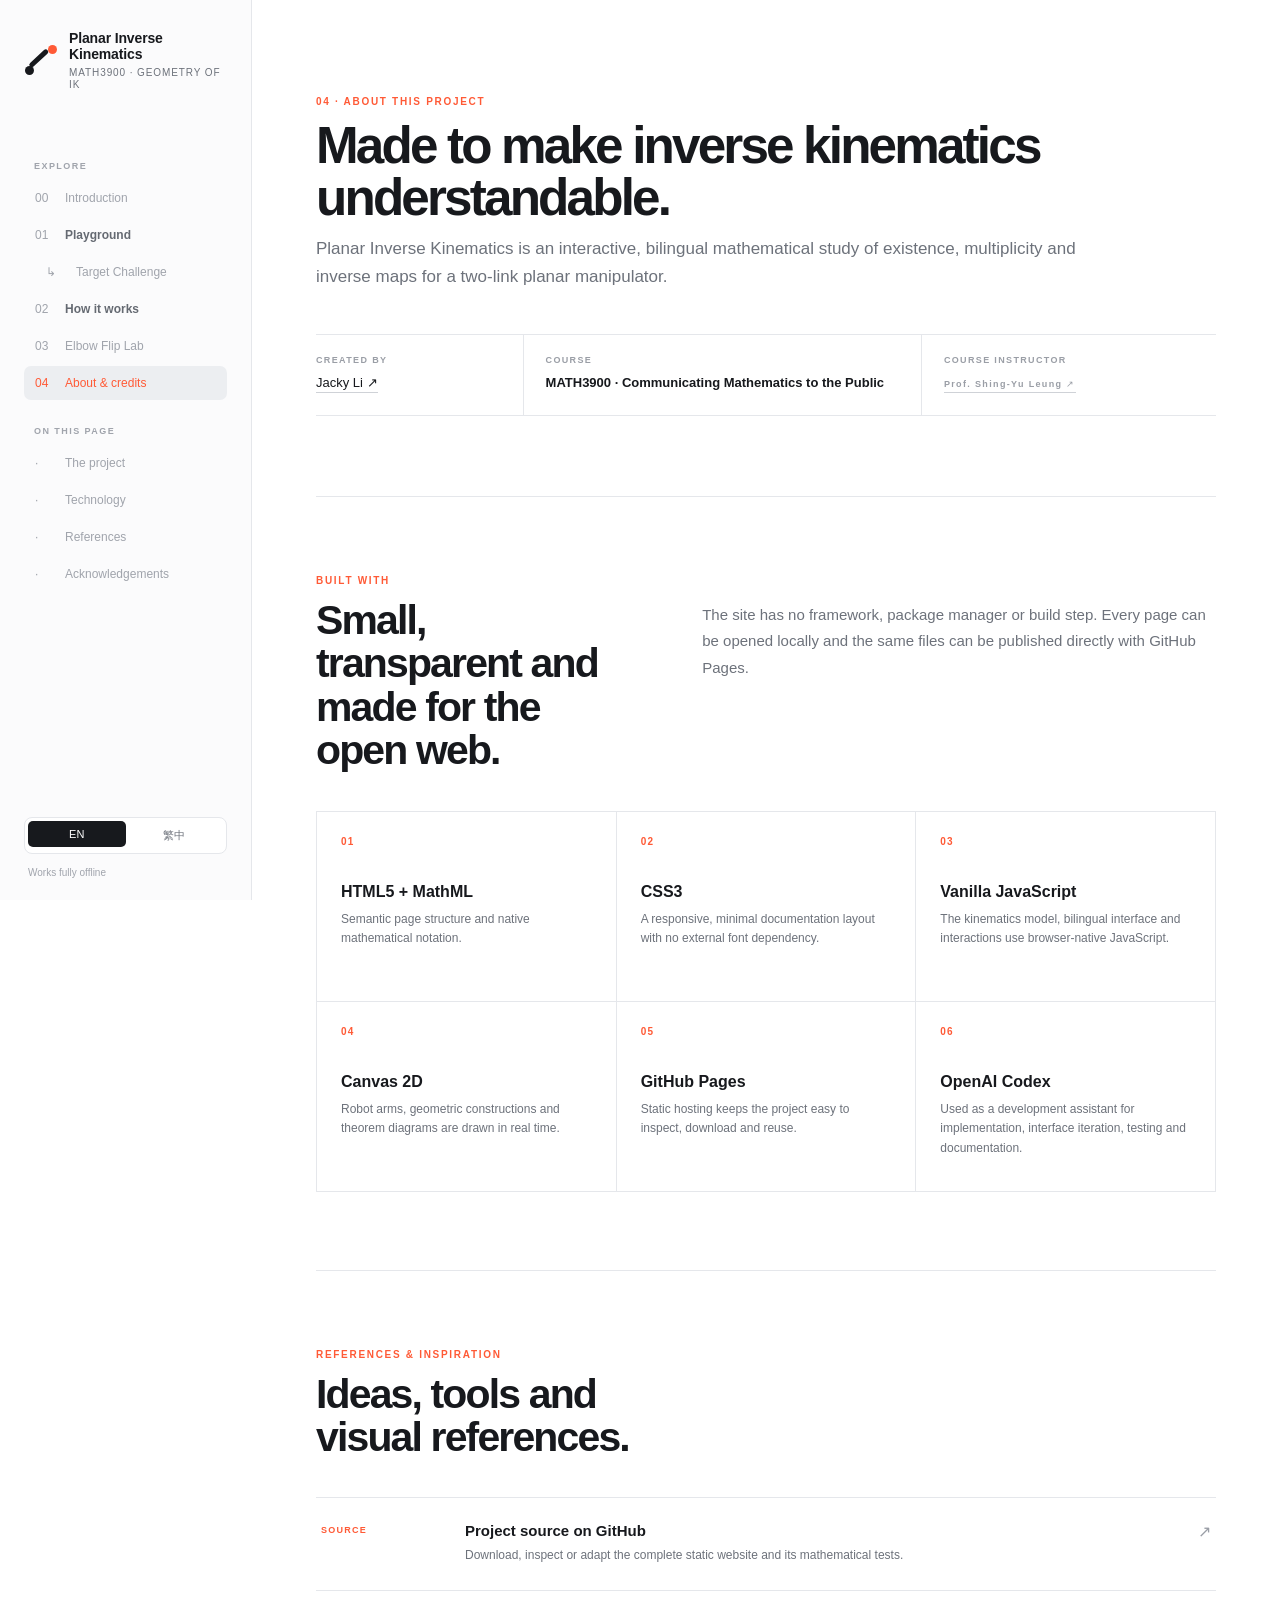
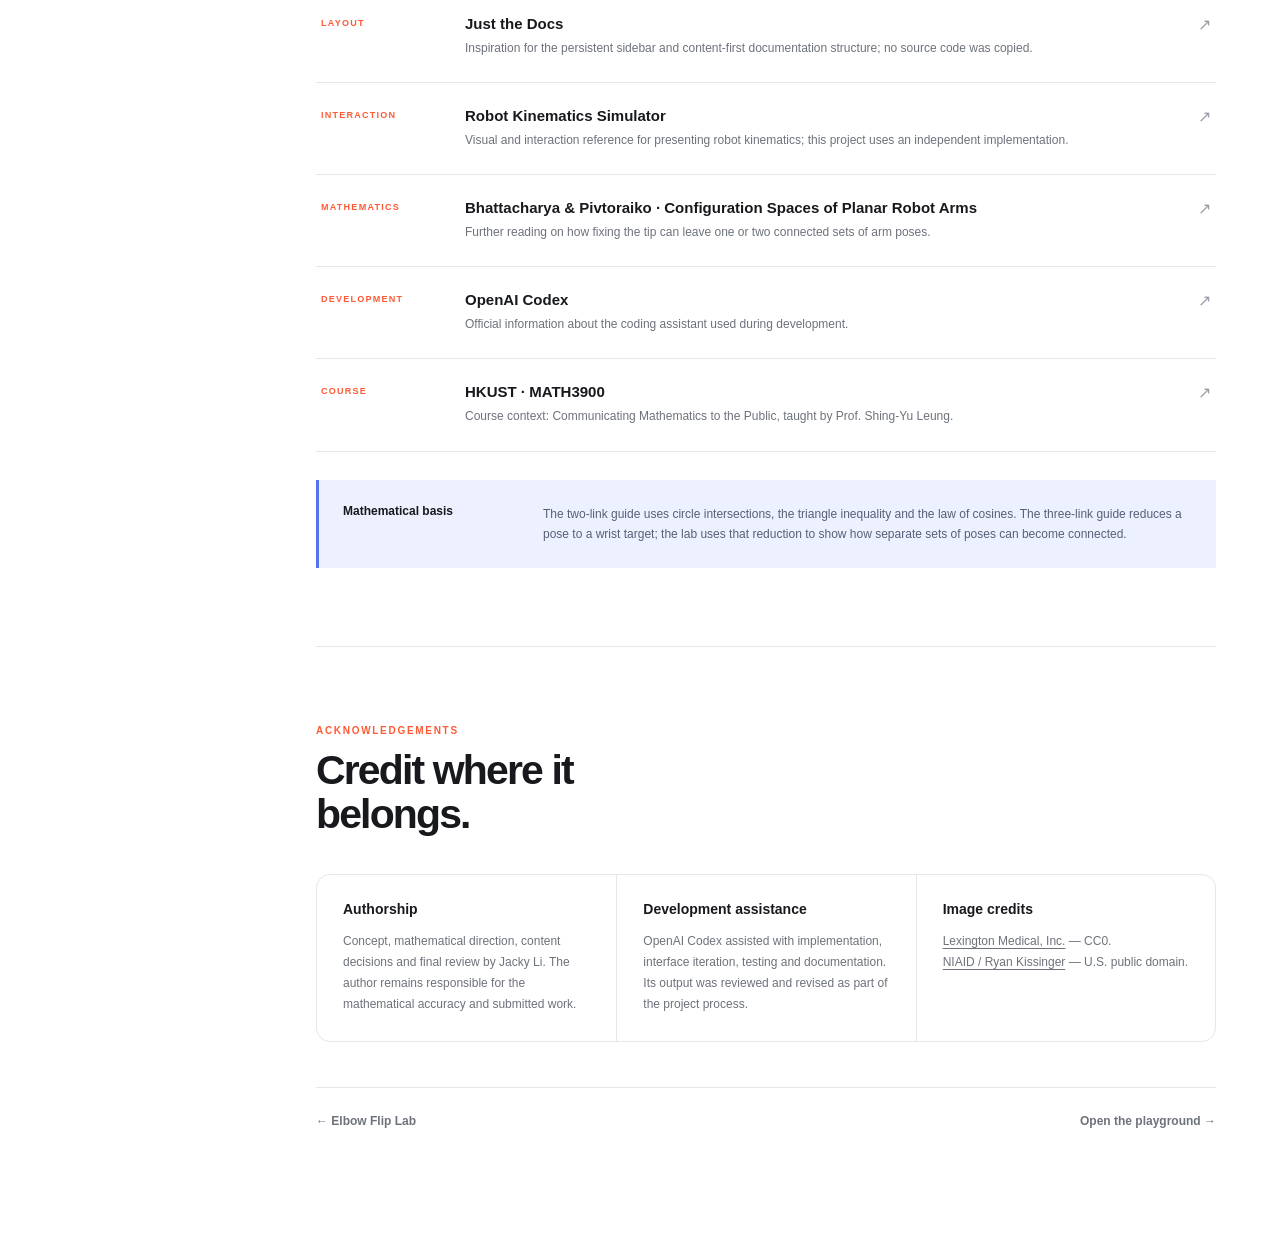
==== commit 13bbaf3f: "Add a three-link guide and fixed-tip elbow flip lab" ====
--- a/about.html
+++ b/about.html
@@ -22,7 +22,7 @@
       <a href="index.html"><span>01</span><b data-i18n="navPlayground">Playground</b></a>
       <a class="nav-subpage" href="game.html"><span aria-hidden="true">↳</span><b><span data-lang-en>Target Challenge</span><span data-lang-zh>目標挑戰</span></b></a>
       <a href="guide.html"><span>02</span><b data-i18n="navGuide">How it works</b></a>
-      <a href="proof.html"><span>03</span><b><span data-lang-en>Follow one solution</span><span data-lang-zh>跟着一組解</span></b></a>
+      <a href="proof.html"><span>03</span><b><span data-lang-en>Elbow Flip Lab</span><span data-lang-zh>翻肘實驗</span></b></a>
       <a class="active" href="about.html"><span>04</span><b><span data-lang-en>About &amp; credits</span><span data-lang-zh>關於與鳴謝</span></b></a>
       <p data-i18n="navOnPage">ON THIS PAGE</p>
       <a href="#project"><span>·</span><b><span data-lang-en>The project</span><span data-lang-zh>本專題</span></b></a>
@@ -72,13 +72,14 @@
         <a href="https://github.com/JackyLi-HKUST/planar-inverse-kinematics" target="_blank" rel="noreferrer"><span>SOURCE</span><div><strong>Project source on GitHub</strong><p data-lang-en>Download, inspect or adapt the complete static website and its mathematical tests.</p><p data-lang-zh>下載、查閱或修改完整靜態網站及其數學測試。</p></div><i>↗</i></a>
         <a href="https://github.com/just-the-docs/just-the-docs" target="_blank" rel="noreferrer"><span>LAYOUT</span><div><strong>Just the Docs</strong><p data-lang-en>Inspiration for the persistent sidebar and content-first documentation structure; no source code was copied.</p><p data-lang-zh>左側固定導覽與內容優先文件架構的靈感來源；未複製其原始碼。</p></div><i>↗</i></a>
         <a href="http://robotkinematics.study/" target="_blank" rel="noreferrer"><span>INTERACTION</span><div><strong>Robot Kinematics Simulator</strong><p data-lang-en>Visual and interaction reference for presenting robot kinematics; this project uses an independent implementation.</p><p data-lang-zh>機械臂運動學視覺與互動呈現的參考；本專題採用獨立實作。</p></div><i>↗</i></a>
+        <a href="https://arxiv.org/abs/1309.7960" target="_blank" rel="noreferrer"><span>MATHEMATICS</span><div><strong>Bhattacharya &amp; Pivtoraiko · Configuration Spaces of Planar Robot Arms</strong><p data-lang-en>Further reading on how fixing the tip can leave one or two connected sets of arm poses.</p><p data-lang-zh>延伸閱讀：固定機械臂末端後，姿態集合何以分成一個或兩個連通部分。</p></div><i>↗</i></a>
         <a href="https://developers.openai.com/learn/codex" target="_blank" rel="noreferrer"><span>DEVELOPMENT</span><div><strong>OpenAI Codex</strong><p data-lang-en>Official information about the coding assistant used during development.</p><p data-lang-zh>開發過程中所使用程式協作工具的官方資料。</p></div><i>↗</i></a>
         <a href="https://www.math.hkust.edu.hk/people/faculty/profile/masyleung/" target="_blank" rel="noreferrer"><span>COURSE</span><div><strong>HKUST · MATH3900</strong><p data-lang-en>Course context: Communicating Mathematics to the Public, taught by Prof. Shing-Yu Leung.</p><p data-lang-zh>課程背景：梁承裕教授任教的「向公眾傳達數學」MATH3900。</p></div><i>↗</i></a>
       </div>
       <div class="math-basis">
         <strong><span data-lang-en>Mathematical basis</span><span data-lang-zh>數學基礎</span></strong>
-        <p data-lang-en>The guide uses the Pythagorean theorem, triangle inequality, circle intersections and the law of cosines. The follow-up experiment uses vector projections and limits to ask whether a choice of pose can be continuous.</p>
-        <p data-lang-zh>原理解說使用勾股定理、三角不等式、圓的交點與餘弦定理；延伸實驗則以向量投影和極限探討能否連續地選擇姿態。</p>
+        <p data-lang-en>The two-link guide uses circle intersections, the triangle inequality and the law of cosines. The three-link guide reduces a pose to a wrist target; the lab uses that reduction to show how separate sets of poses can become connected.</p>
+        <p data-lang-zh>雙連桿教學使用圓的交點、三角不等式和餘弦定理。三連桿教學把指定姿態化為手腕目標；翻肘實驗沿用這套方法，解釋分離的姿態集合如何接起來。</p>
       </div>
     </section>
 
@@ -94,7 +95,7 @@
       </div>
     </section>
 
-    <footer class="about-footer"><a href="proof.html">← <span data-lang-en>Follow one solution</span><span data-lang-zh>跟着一組解</span></a><a href="index.html"><span data-lang-en>Open the playground</span><span data-lang-zh>開啟互動實驗室</span> →</a></footer>
+    <footer class="about-footer"><a href="proof.html">← <span data-lang-en>Elbow Flip Lab</span><span data-lang-zh>翻肘實驗</span></a><a href="index.html"><span data-lang-en>Open the playground</span><span data-lang-zh>開啟互動實驗室</span> →</a></footer>
   </main>
 
   <script src="assets/i18n.js"></script>
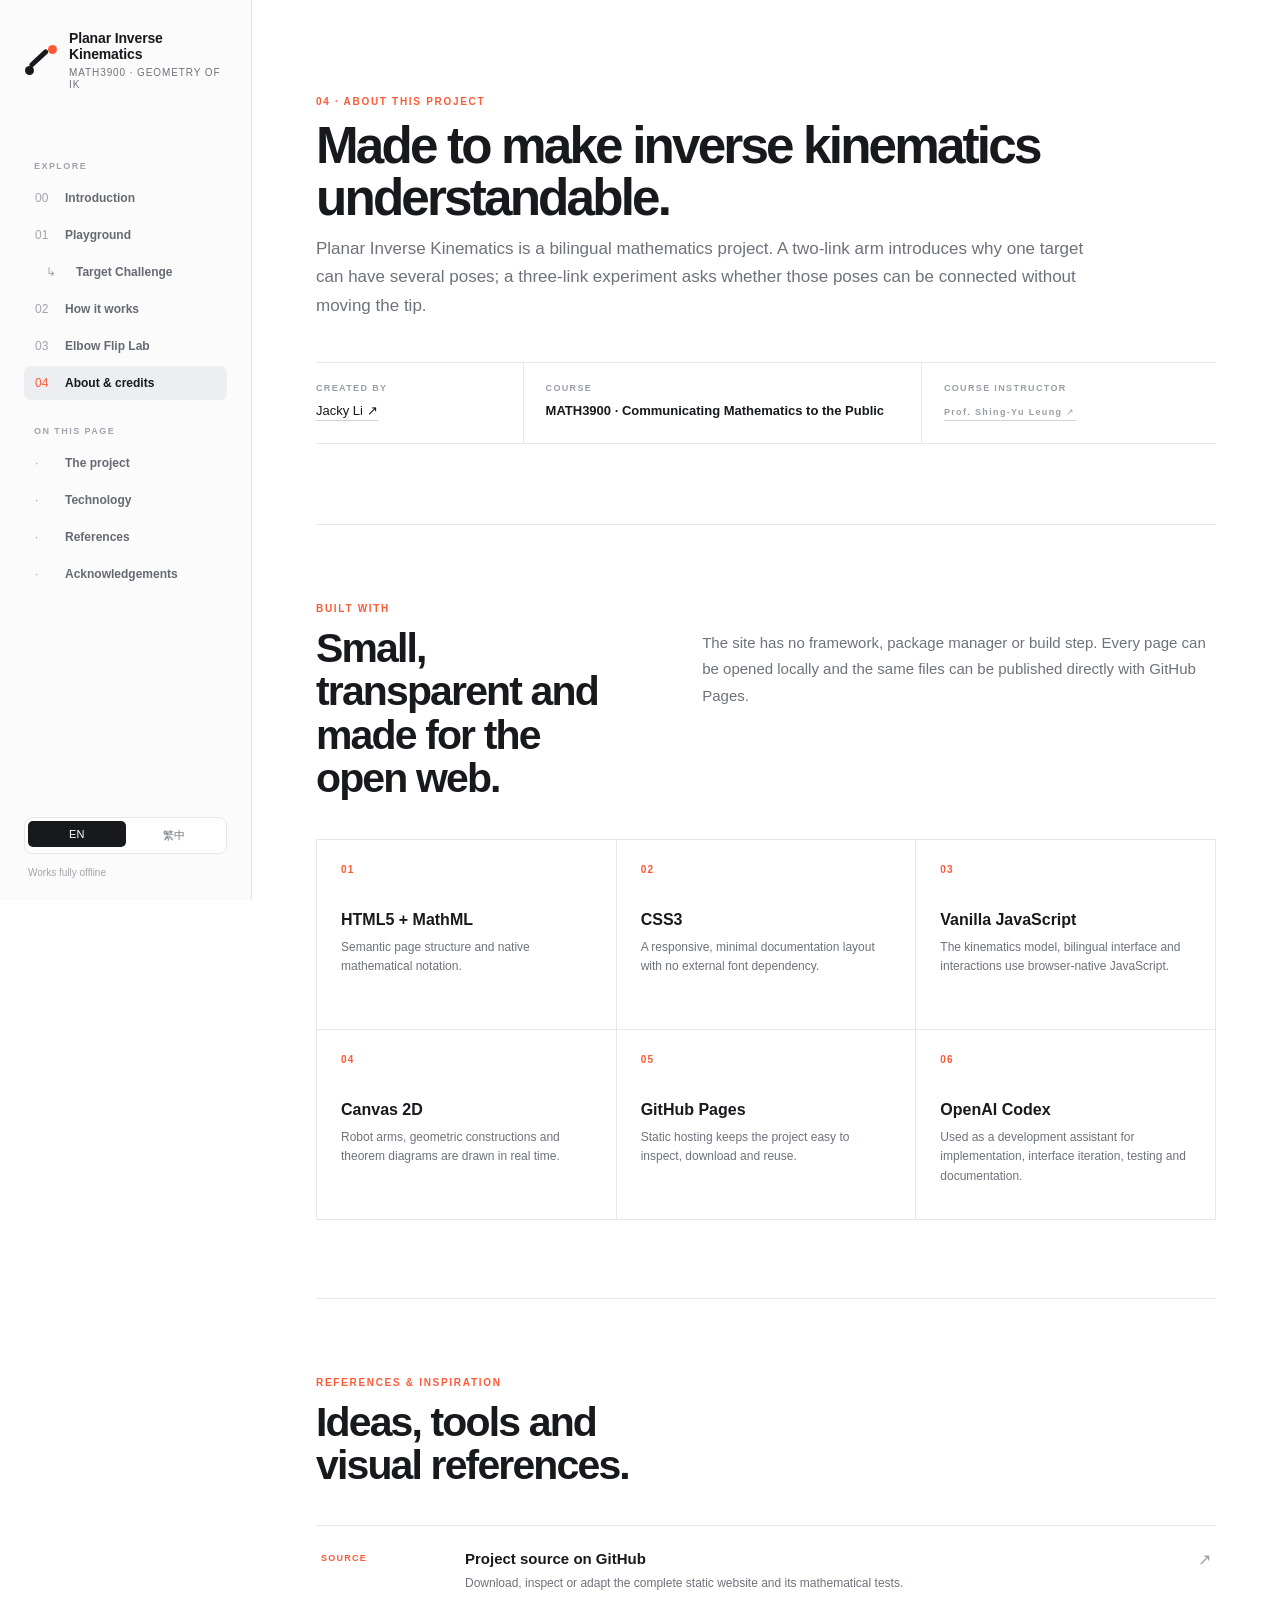
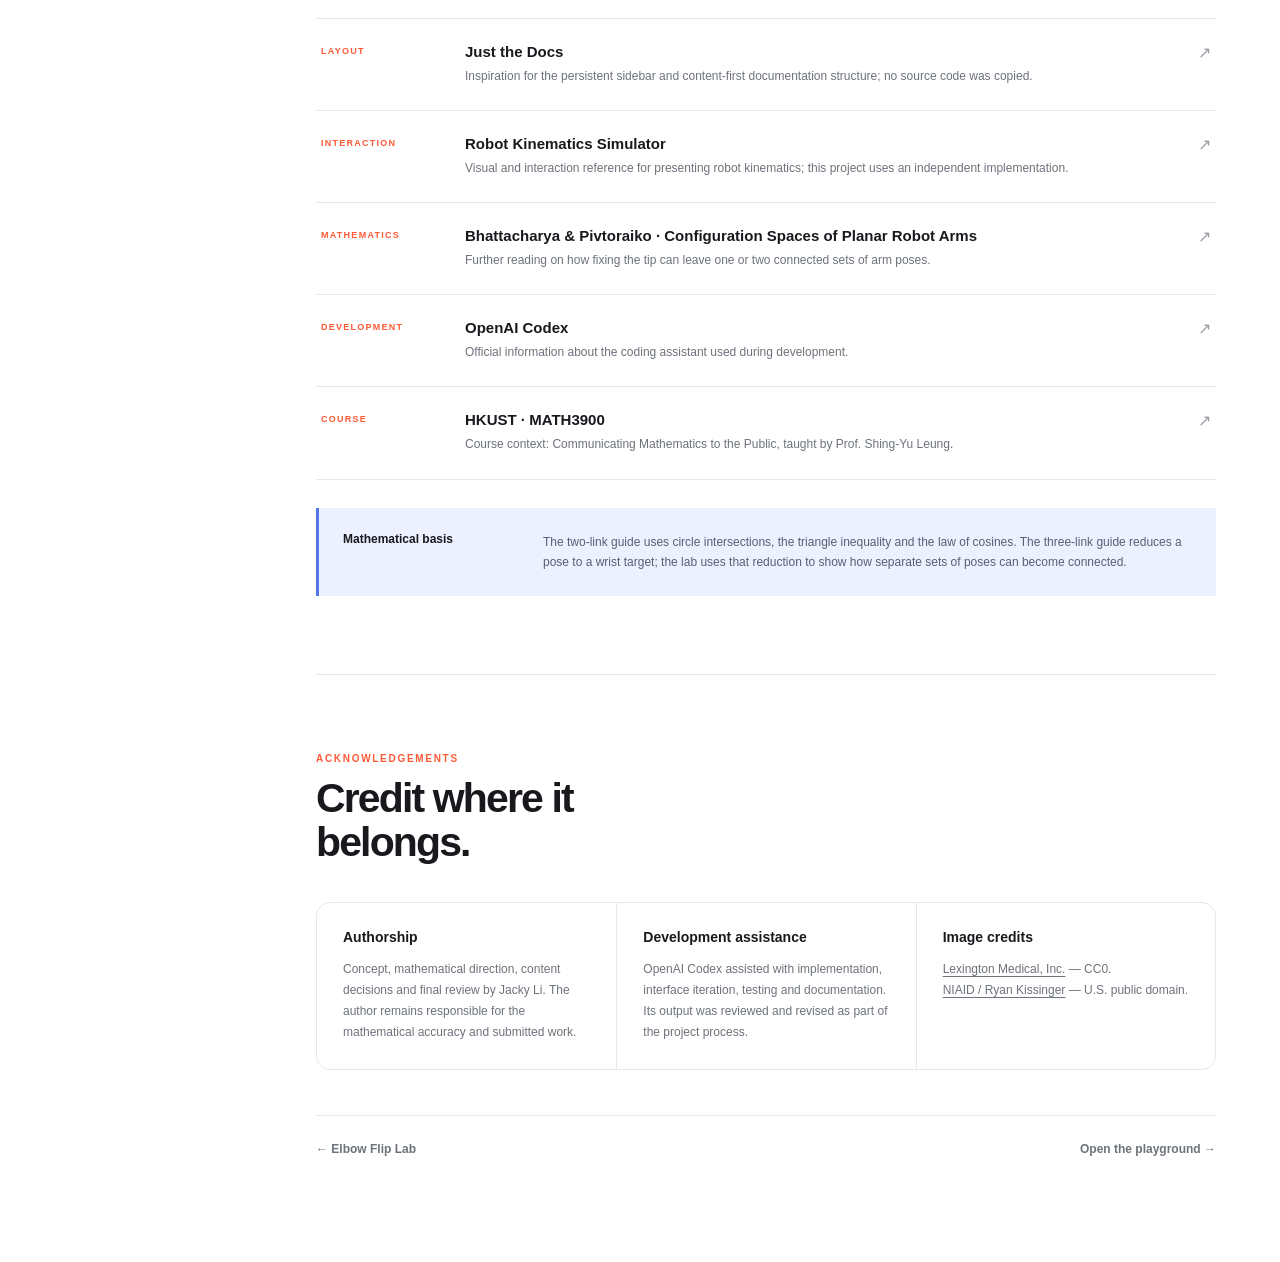
==== commit b731c365: "Unify the learning route and fix boundary pose switching" ====
--- a/about.html
+++ b/about.html
@@ -6,7 +6,7 @@
   <meta name="description" content="About, technology, references, and acknowledgements for Planar Inverse Kinematics.">
   <title>About &amp; Credits — Planar Inverse Kinematics</title>
   <link rel="icon" href="assets/favicon.svg" type="image/svg+xml">
-  <link rel="stylesheet" href="assets/styles.css">
+  <link rel="stylesheet" href="assets/styles.css?v=learning-route">
 </head>
 <body data-page="about">
   <a class="skip-link" href="#main">Skip to content</a>
@@ -37,8 +37,8 @@
     <header class="about-hero" id="project">
       <p class="eyebrow"><span data-lang-en>04 · ABOUT THIS PROJECT</span><span data-lang-zh>04 · 關於本專題</span></p>
       <h1><span data-lang-en>Made to make inverse kinematics understandable.</span><span data-lang-zh>把逆運動學變成看得見、想得通的數學。</span></h1>
-      <p class="lede" data-lang-en>Planar Inverse Kinematics is an interactive, bilingual mathematical study of existence, multiplicity and inverse maps for a two-link planar manipulator.</p>
-      <p class="lede" data-lang-zh>《平面逆運動學》是一個雙語互動數學專題，以雙連桿平面機械臂研究解的存在性、多解性與逆映射。</p>
+      <p class="lede" data-lang-en>Planar Inverse Kinematics is a bilingual mathematics project. A two-link arm introduces why one target can have several poses; a three-link experiment asks whether those poses can be connected without moving the tip.</p>
+      <p class="lede" data-lang-zh>《平面逆運動學》是一個雙語數學專題。先用雙連桿解釋同一目標為甚麼有多種姿態，再用三連桿實驗探討末端不動時，這些姿態能不能連接起來。</p>
       <div class="project-signature">
         <div><span data-lang-en>CREATED BY</span><span data-lang-zh>製作者</span><a href="https://jackyli-hkust.github.io/" target="_blank" rel="noreferrer">Jacky Li ↗</a></div>
         <div><span data-lang-en>COURSE</span><span data-lang-zh>課程</span><strong>MATH3900 · Communicating Mathematics to the Public</strong></div>
@@ -98,6 +98,6 @@
     <footer class="about-footer"><a href="proof.html">← <span data-lang-en>Elbow Flip Lab</span><span data-lang-zh>翻肘實驗</span></a><a href="index.html"><span data-lang-en>Open the playground</span><span data-lang-zh>開啟互動實驗室</span> →</a></footer>
   </main>
 
-  <script src="assets/i18n.js"></script>
+  <script src="assets/i18n.js?v=learning-route"></script>
 </body>
 </html>
--- a/assets/styles.css
+++ b/assets/styles.css
@@ -8,6 +8,15 @@
   --accent-soft: #fff0eb;
   --blue: #5475e8;
   --blue-soft: #edf1ff;
+  --target: #bd392b;
+  --wrist: #285db9;
+  --branch-plus: #08796d;
+  --branch-minus: #78439a;
+  --reference: #727c8b;
+  --link-one: #485c77;
+  --link-two: #99601d;
+  --figure-bg: #f8fafd;
+  --lesson-width: 1100px;
   --sidebar: 252px;
   --radius: 14px;
   --shadow: 0 14px 40px rgba(20, 24, 35, .07);
@@ -684,3 +693,107 @@
   .about-footer { align-items: flex-start; flex-direction: column; }
 }
 @media (prefers-reduced-motion: reduce) { *, *::before, *::after { scroll-behavior: auto !important; transition-duration: .01ms !important; } }
+
+/* Shared lesson shell and diagram vocabulary. */
+[hidden] { display: none !important; }
+.hero, .article-hero, .notebook, .reading-section, .playground,
+.intro-hero, .intro-section, .intro-credits, .about-hero, .about-section, .about-footer { max-width: var(--lesson-width); }
+.sidebar { overflow-y: auto; }
+.sidebar-foot { padding-top: 14px; }
+.nav a > span { flex: 0 0 18px; }
+.nav a b span, .nav a.active b span { color: inherit; font-weight: inherit; }
+.mobile-top { display: none; }
+.lesson-jumps { display: flex; flex-wrap: wrap; gap: 5px 14px; margin-top: 13px; }
+.lesson-jumps a { color: #385579; font-size: 12px; font-weight: 640; text-underline-offset: 3px; }
+.lesson-route { display: grid; grid-template-columns: repeat(3, minmax(0, 1fr)); gap: 8px; margin-top: 24px; }
+.lesson-route a, .lesson-next { display: flex; align-items: center; gap: 10px; padding: 12px; border: 1px solid var(--line); border-radius: 8px; background: var(--figure-bg); color: var(--ink); font-size: 13px; font-weight: 650; text-decoration: none; }
+.lesson-route a:hover, .lesson-next:hover { border-color: #9aacc7; background: #eef3fb; }
+.lesson-route small, .lesson-next small { color: #415c80; font-size: 9px; font-weight: 750; letter-spacing: .08em; }
+.lesson-route i, .lesson-next i { margin-left: auto; color: #415c80; font-style: normal; }
+.lesson-next { width: fit-content; min-width: min(100%, 245px); }
+.lesson-next small, .lesson-next b { display: block; }
+.lesson-next b { margin-top: 4px; }
+.lesson-footer { display: flex; align-items: center; justify-content: space-between; gap: 14px; margin-top: 28px; padding-top: 20px; border-top: 1px solid var(--line); }
+.lesson-footer > a:first-child { color: #385579; font-size: 12px; text-underline-offset: 3px; }
+.lesson-button { width: fit-content; min-height: 36px; padding: 6px 11px; border: 1px solid #cbd6e8; border-radius: 6px; background: #edf3ff; color: #284a85; font-size: 12px; font-weight: 700; cursor: pointer; }
+.lesson-button:hover { border-color: #7891b3; }
+.lesson-disclosure { border: 1px solid var(--line); border-radius: 8px; }
+.lesson-disclosure > summary { padding: 11px 12px; color: var(--ink); font-size: 12px; font-weight: 700; cursor: pointer; }
+.play-options { margin-top: 12px; }
+.play-options > :not(summary) { margin-inline: 10px; }
+.play-options .playground-angle-key { margin-bottom: 10px; }
+.play-geometry-options { display: flex; flex-wrap: wrap; gap: 12px; padding: 8px 0 0; }
+.play-options .control-section { padding-block: 12px; }
+.formula-card { background: var(--figure-bg); color: var(--ink); border: 1px solid var(--line); }
+.formula-card .formula-label, .formula-card .substitution { color: #4c5a70; }
+.formula-card .formula-label span:first-child { color: #405b87; }
+.formula-card .result { color: var(--muted); }
+.formula-card .result strong { color: #203b67; }
+.solution-toggle button { display: grid; gap: 4px; min-height: 46px; padding: 6px 8px; }
+.solution-toggle button b { color: var(--branch); }
+.solution-toggle button small { white-space: normal; }
+.solution-toggle button.active { background: color-mix(in srgb, var(--branch) 9%, white); border-color: var(--branch); box-shadow: inset 0 0 0 1px var(--branch); }
+.branch-plus { --branch: var(--branch-plus); }
+.branch-minus { --branch: var(--branch-minus); }
+.example-poses button { --branch: var(--reference); }
+.solution-equations span.branch-plus, .solution-equations span.branch-minus { color: var(--branch); }
+.branch-message { display: block; margin: 8px 0 0; color: var(--muted); font-size: 12px; line-height: 1.45; }
+.dot.target { background: var(--target); }
+.dot.tip, .game-legend .dot.elbow { background: var(--ink); }
+.math-blue { color: var(--link-one); }
+.math-orange { color: var(--link-two); }
+.diagram-key .key-blue { background: var(--link-one); }
+.diagram-key .key-orange { background: var(--link-two); }
+.game-target-ring { fill: #bd392b19; stroke: var(--target); }
+.game-target-dot, .game-board .game-target-label, .game-hit .game-target-dot, .game-hit .game-target-label { fill: var(--target); }
+.game-link-1 { stroke: var(--link-one); }
+.game-link-2 { stroke: var(--link-two); }
+#gameGripper circle { fill: var(--ink); }
+.game-error-line { stroke: var(--reference); }
+.canvas-wrap, .game-board, .demo-card { background-color: var(--figure-bg); }
+.stage-toolbar, .game-stage-bar, .demo-title { min-height: 44px; }
+.demo-title { gap: 8px; flex-wrap: wrap; }
+.reach-result .condition small { color: var(--muted); font-size: .77em; }
+#guideModelStatus { margin-left: auto; padding: 3px 6px; border-radius: 5px; background: #edf3ff; color: #284a85; white-space: nowrap; }
+#guideRecovery { margin-top: 10px; }
+.article-hero { padding-bottom: 24px; }
+#problem { padding-top: 28px; }
+.diagram-prompt { color: var(--ink); }
+.main :focus-visible { outline: 2px solid #345a94; outline-offset: 3px; }
+
+@media (max-width: 760px) {
+  :root { scroll-padding-top: 60px; }
+  .mobile-top { position: fixed; inset: 0 0 auto; z-index: 30; display: flex; gap: 9px; align-items: center; min-height: 52px; padding: 5px 12px; border-bottom: 1px solid var(--line); background: white; }
+  .mobile-top .mobile-menu { position: static; flex: 0 0 36px; width: 36px; height: 36px; }
+  .mobile-brand { overflow: hidden; min-width: 0; color: var(--ink); font-size: 11px; font-weight: 750; text-overflow: ellipsis; white-space: nowrap; text-decoration: none; }
+  .mobile-top .mobile-language { width: 78px; flex: 0 0 78px; margin-left: auto; }
+  .mobile-language span { padding: 5px 3px; font-size: 10px; }
+  .sidebar { top: 52px; padding-top: 18px; }
+  .sidebar .language-toggle { display: none; }
+  .sidebar .nav { margin-top: 12px; }
+  .main { padding: 72px 16px 50px; }
+  .hero { margin-bottom: 16px; }
+  .hero .quiet-link { margin-top: 11px; }
+  h1, .intro-hero h1 { font-size: clamp(31px, 8.5vw, 41px); line-height: 1.07; }
+  .lede, .intro-hero .lede { font-size: 14px; line-height: 1.55; }
+  .canvas-wrap, #robotCanvas { min-height: 0; height: clamp(232px, 76vw, 320px); }
+  .stage-toolbar { min-height: 45px; }
+  .canvas-legend { right: 8px; bottom: 8px; }
+  .control-card { padding: 12px; }
+  .control-section { padding-block: 12px; }
+  .lesson-route { grid-template-columns: 1fr; }
+  .lesson-footer { align-items: stretch; flex-direction: column; }
+  .lesson-next { width: 100%; }
+  .article-hero { padding-bottom: 14px; }
+  .given-strip { margin-top: 12px; gap: 4px 11px; }
+  .lesson-jumps { gap: 5px 8px; margin-top: 10px; }
+  .lesson-jumps a { font-size: 10px; }
+  #problem { padding-top: 15px; gap: 13px; }
+  #problem > .demo-card, #wrist > .three-demo { grid-row: 1; }
+  #problem > .section-copy { grid-row: 2; }
+  .logic-section, .explanation-section { padding-block: 38px; }
+  .reachability-strip { margin-inline: 0; padding: 20px 14px; }
+  .about-hero { padding-top: 0; }
+  .game-stage-bar { padding: 8px 12px; }
+  .game-board svg { width: min(100%, 290px); }
+}
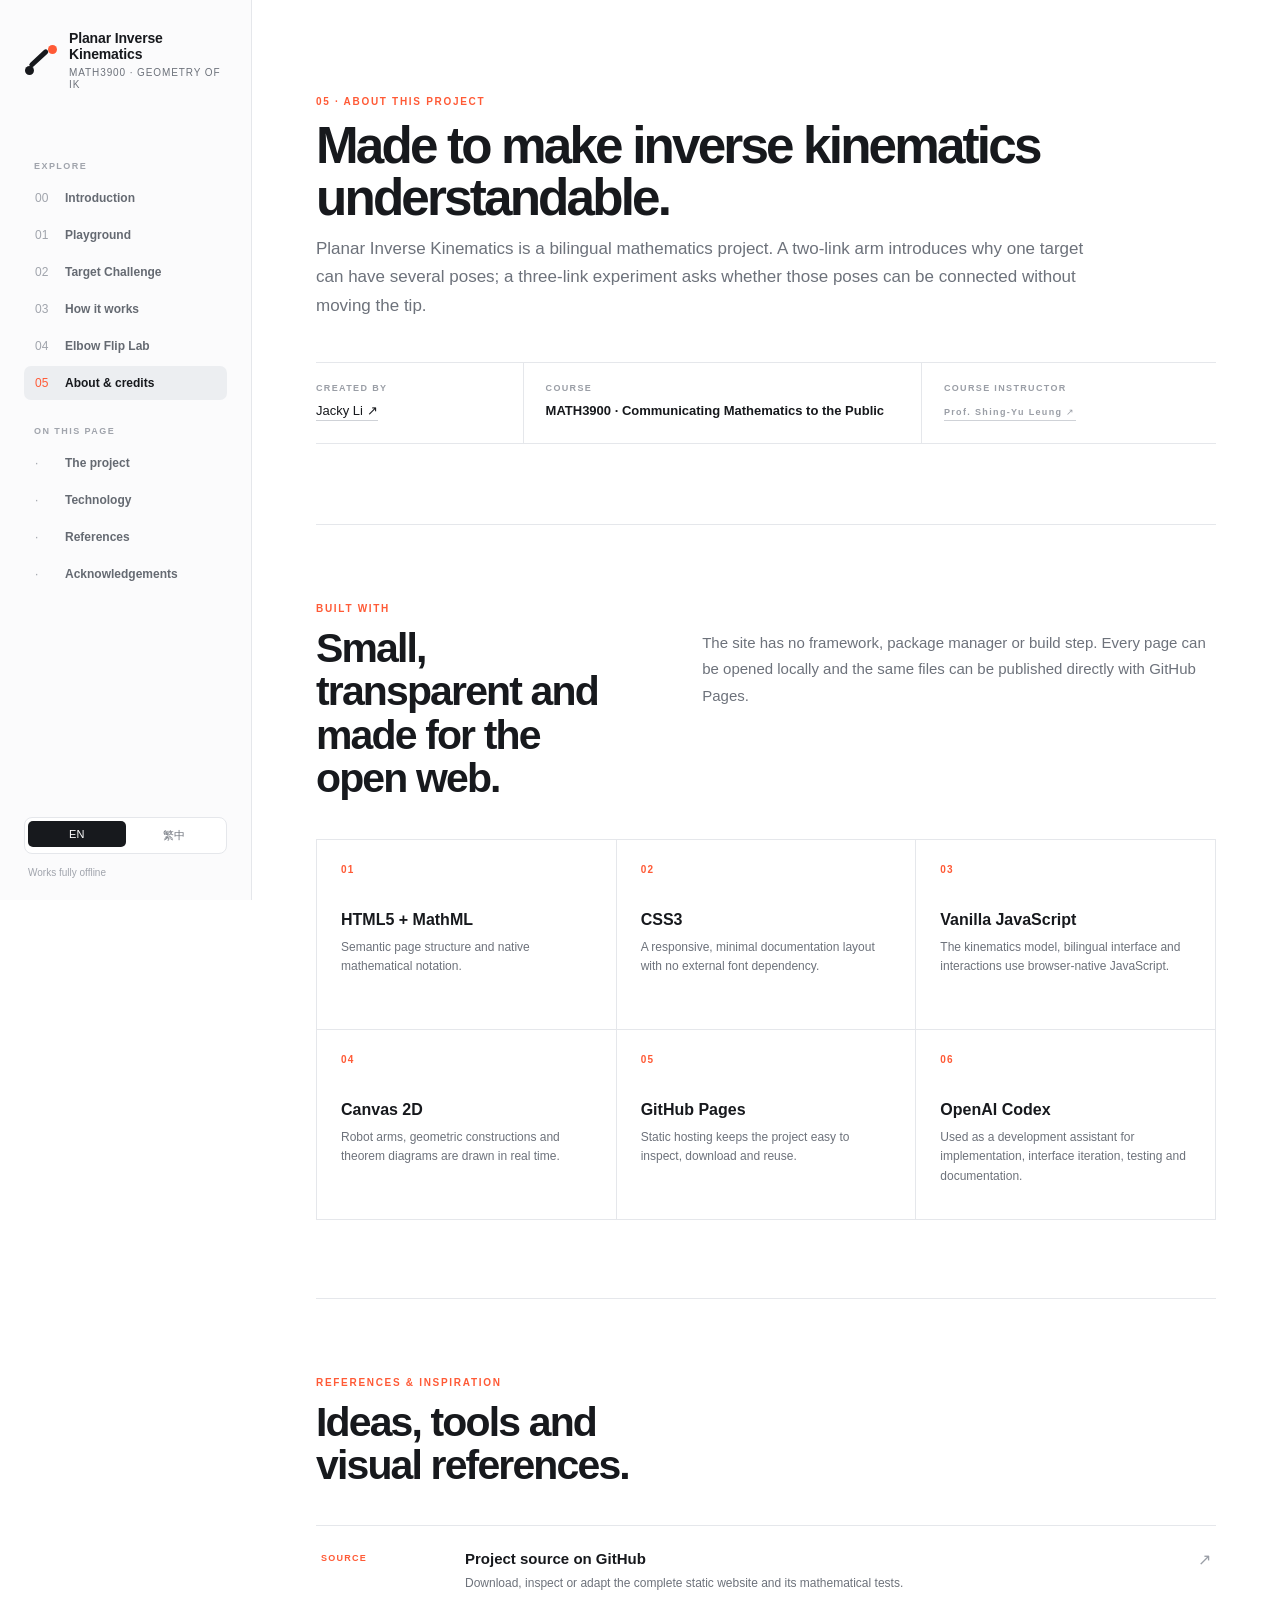
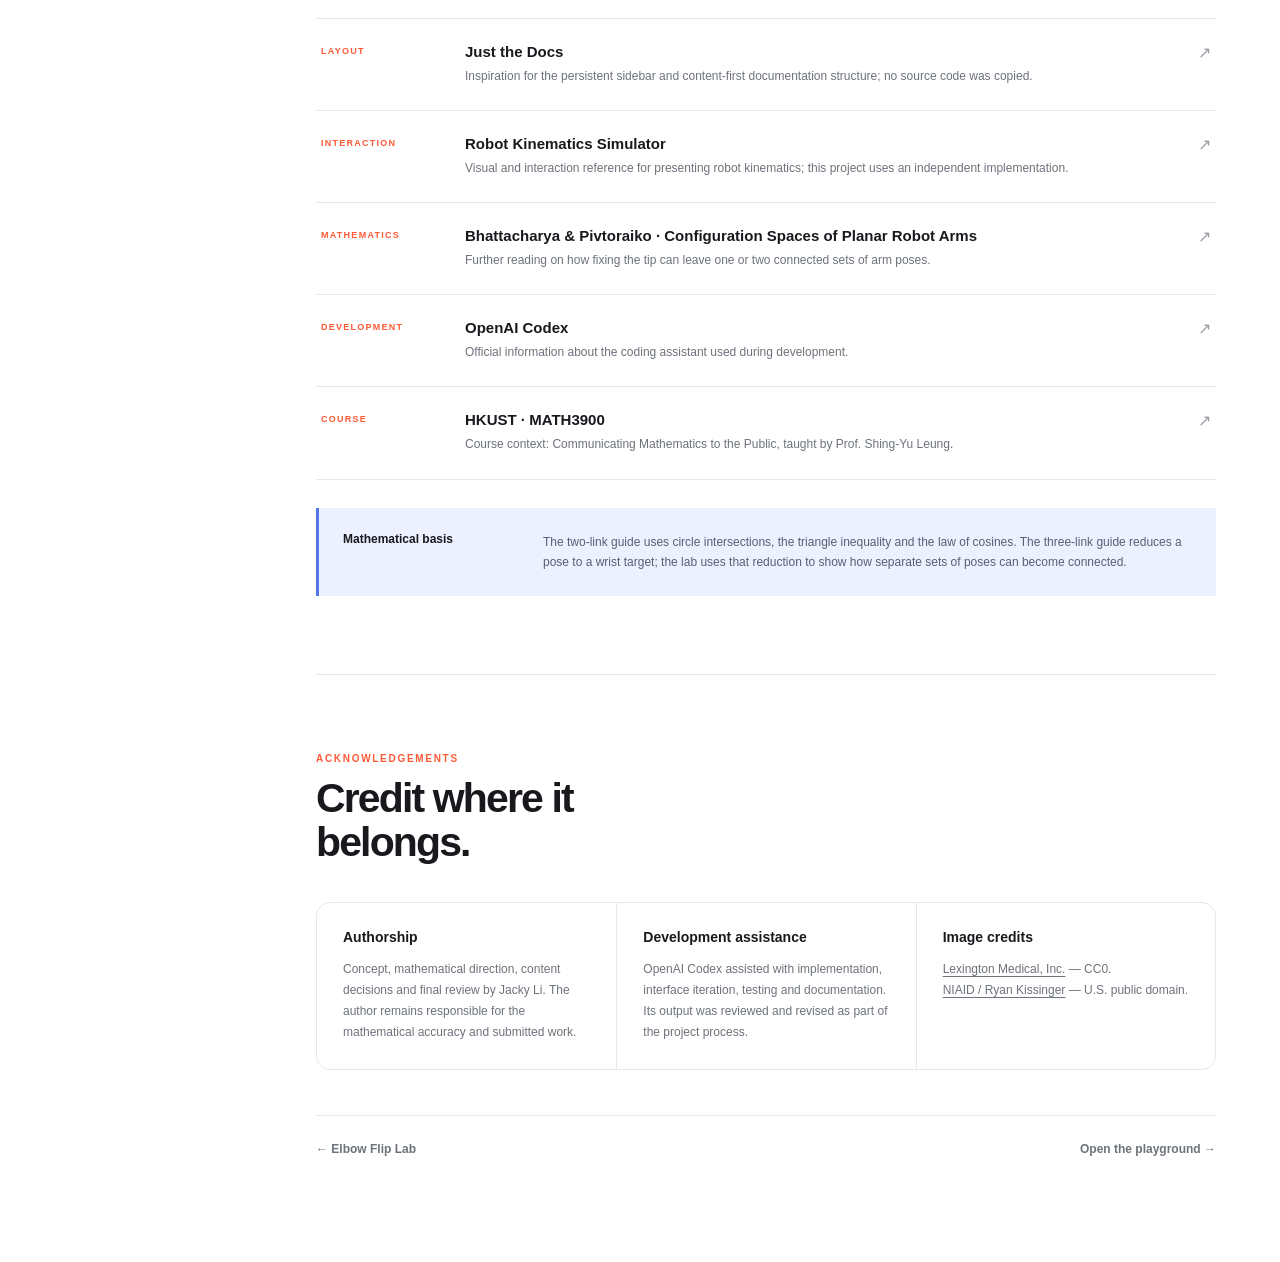
==== commit 18aa0034: "Promote Target Challenge to section 02" ====
--- a/about.html
+++ b/about.html
@@ -20,10 +20,10 @@
       <p data-i18n="navExplore">EXPLORE</p>
       <a href="introduction.html"><span>00</span><b><span data-lang-en>Introduction</span><span data-lang-zh>導論</span></b></a>
       <a href="index.html"><span>01</span><b data-i18n="navPlayground">Playground</b></a>
-      <a class="nav-subpage" href="game.html"><span aria-hidden="true">↳</span><b><span data-lang-en>Target Challenge</span><span data-lang-zh>目標挑戰</span></b></a>
-      <a href="guide.html"><span>02</span><b data-i18n="navGuide">How it works</b></a>
-      <a href="proof.html"><span>03</span><b><span data-lang-en>Elbow Flip Lab</span><span data-lang-zh>翻肘實驗</span></b></a>
-      <a class="active" href="about.html"><span>04</span><b><span data-lang-en>About &amp; credits</span><span data-lang-zh>關於與鳴謝</span></b></a>
+      <a href="game.html"><span>02</span><b><span data-lang-en>Target Challenge</span><span data-lang-zh>目標挑戰</span></b></a>
+      <a href="guide.html"><span>03</span><b data-i18n="navGuide">How it works</b></a>
+      <a href="proof.html"><span>04</span><b><span data-lang-en>Elbow Flip Lab</span><span data-lang-zh>翻肘實驗</span></b></a>
+      <a class="active" href="about.html"><span>05</span><b><span data-lang-en>About &amp; credits</span><span data-lang-zh>關於與鳴謝</span></b></a>
       <p data-i18n="navOnPage">ON THIS PAGE</p>
       <a href="#project"><span>·</span><b><span data-lang-en>The project</span><span data-lang-zh>本專題</span></b></a>
       <a href="#technology"><span>·</span><b><span data-lang-en>Technology</span><span data-lang-zh>技術</span></b></a>
@@ -35,7 +35,7 @@
 
   <main id="main" class="main about-main">
     <header class="about-hero" id="project">
-      <p class="eyebrow"><span data-lang-en>04 · ABOUT THIS PROJECT</span><span data-lang-zh>04 · 關於本專題</span></p>
+      <p class="eyebrow"><span data-lang-en>05 · ABOUT THIS PROJECT</span><span data-lang-zh>05 · 關於本專題</span></p>
       <h1><span data-lang-en>Made to make inverse kinematics understandable.</span><span data-lang-zh>把逆運動學變成看得見、想得通的數學。</span></h1>
       <p class="lede" data-lang-en>Planar Inverse Kinematics is a bilingual mathematics project. A two-link arm introduces why one target can have several poses; a three-link experiment asks whether those poses can be connected without moving the tip.</p>
       <p class="lede" data-lang-zh>《平面逆運動學》是一個雙語數學專題。先用雙連桿解釋同一目標為甚麼有多種姿態，再用三連桿實驗探討末端不動時，這些姿態能不能連接起來。</p>
--- a/assets/styles.css
+++ b/assets/styles.css
@@ -54,7 +54,6 @@
 .nav a:hover { color: var(--ink); background: #f0f1f3; }
 .nav a.active { color: var(--ink); background: #eceef1; }
 .nav a.active span { color: var(--accent); }
-.nav a.nav-subpage { padding-left: 22px; }
 .sidebar-foot { margin-top: auto; }
 .sidebar-foot p { margin: 13px 4px 0; color: #a0a4ac; font-size: 10px; }
 .language-toggle { display: grid; grid-template-columns: 1fr 1fr; width: 100%; padding: 3px; border: 1px solid var(--line); border-radius: 8px; background: white; color: var(--muted); cursor: pointer; }
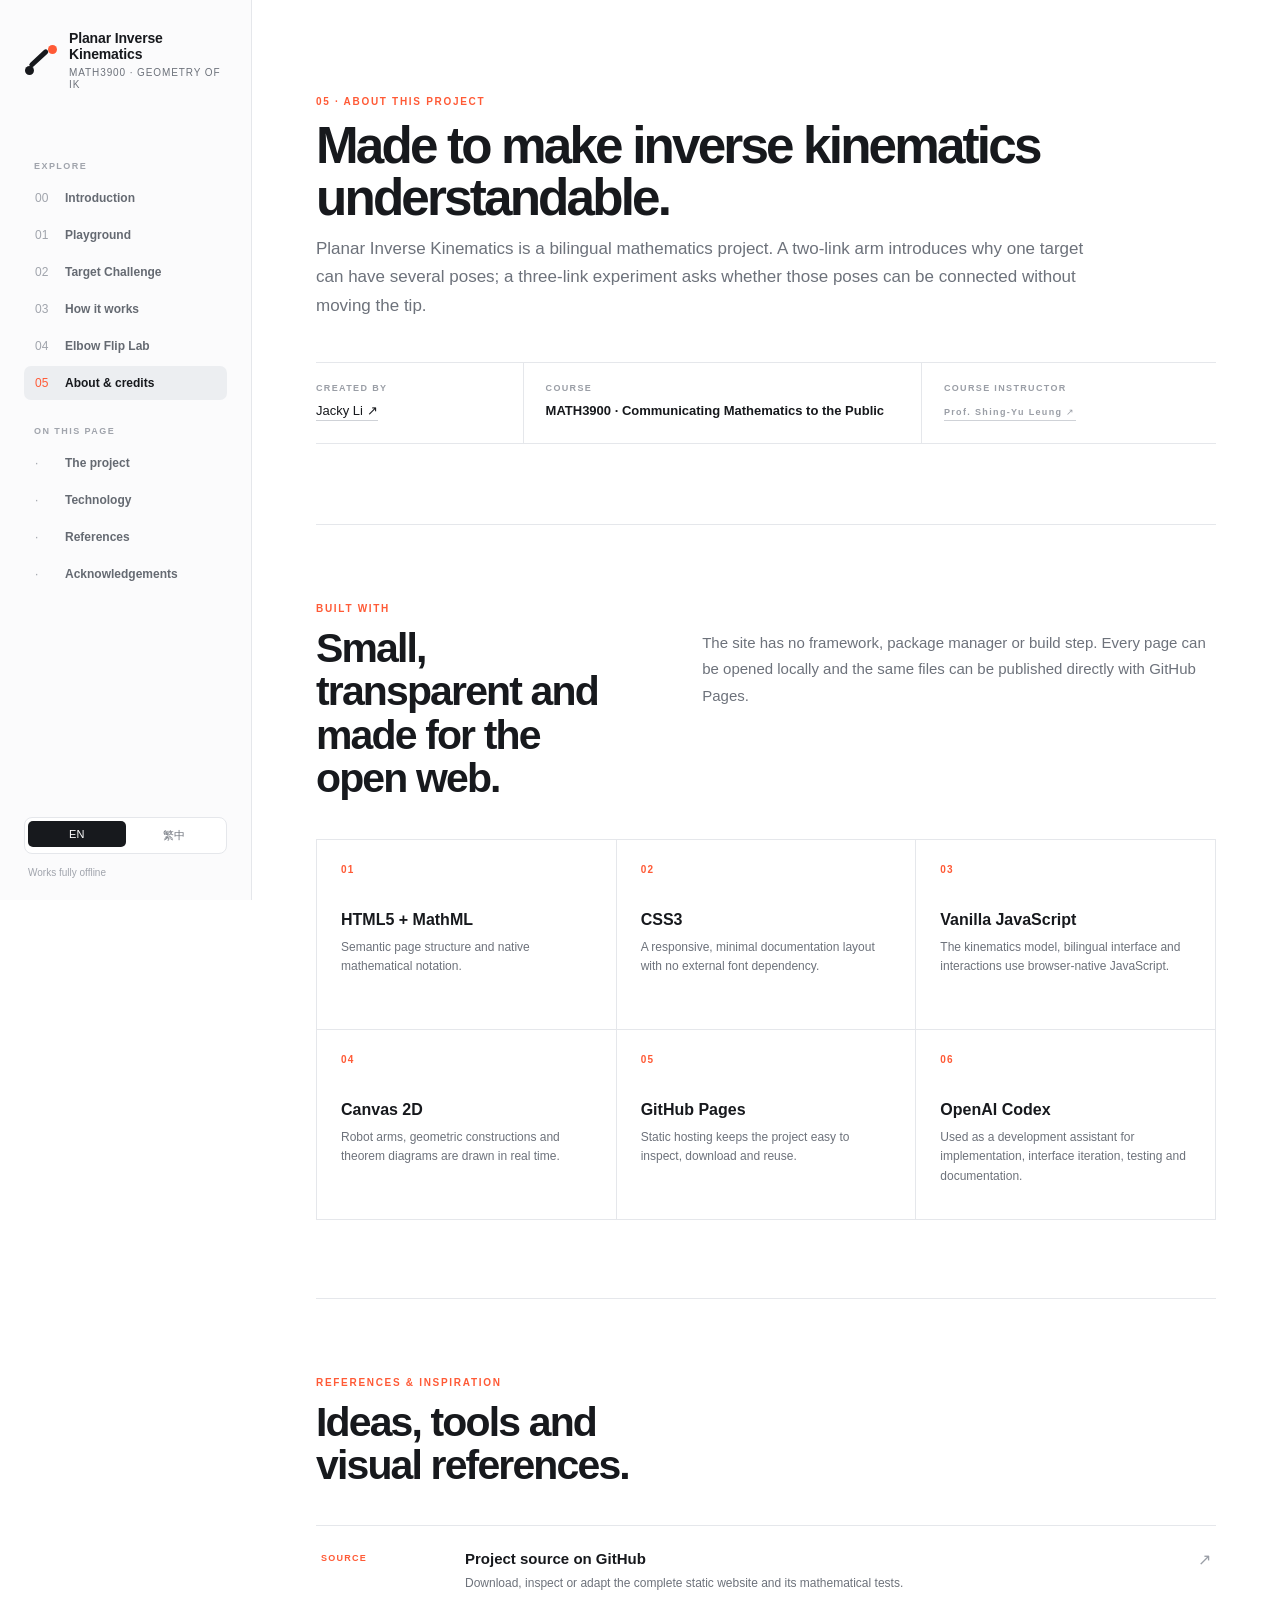
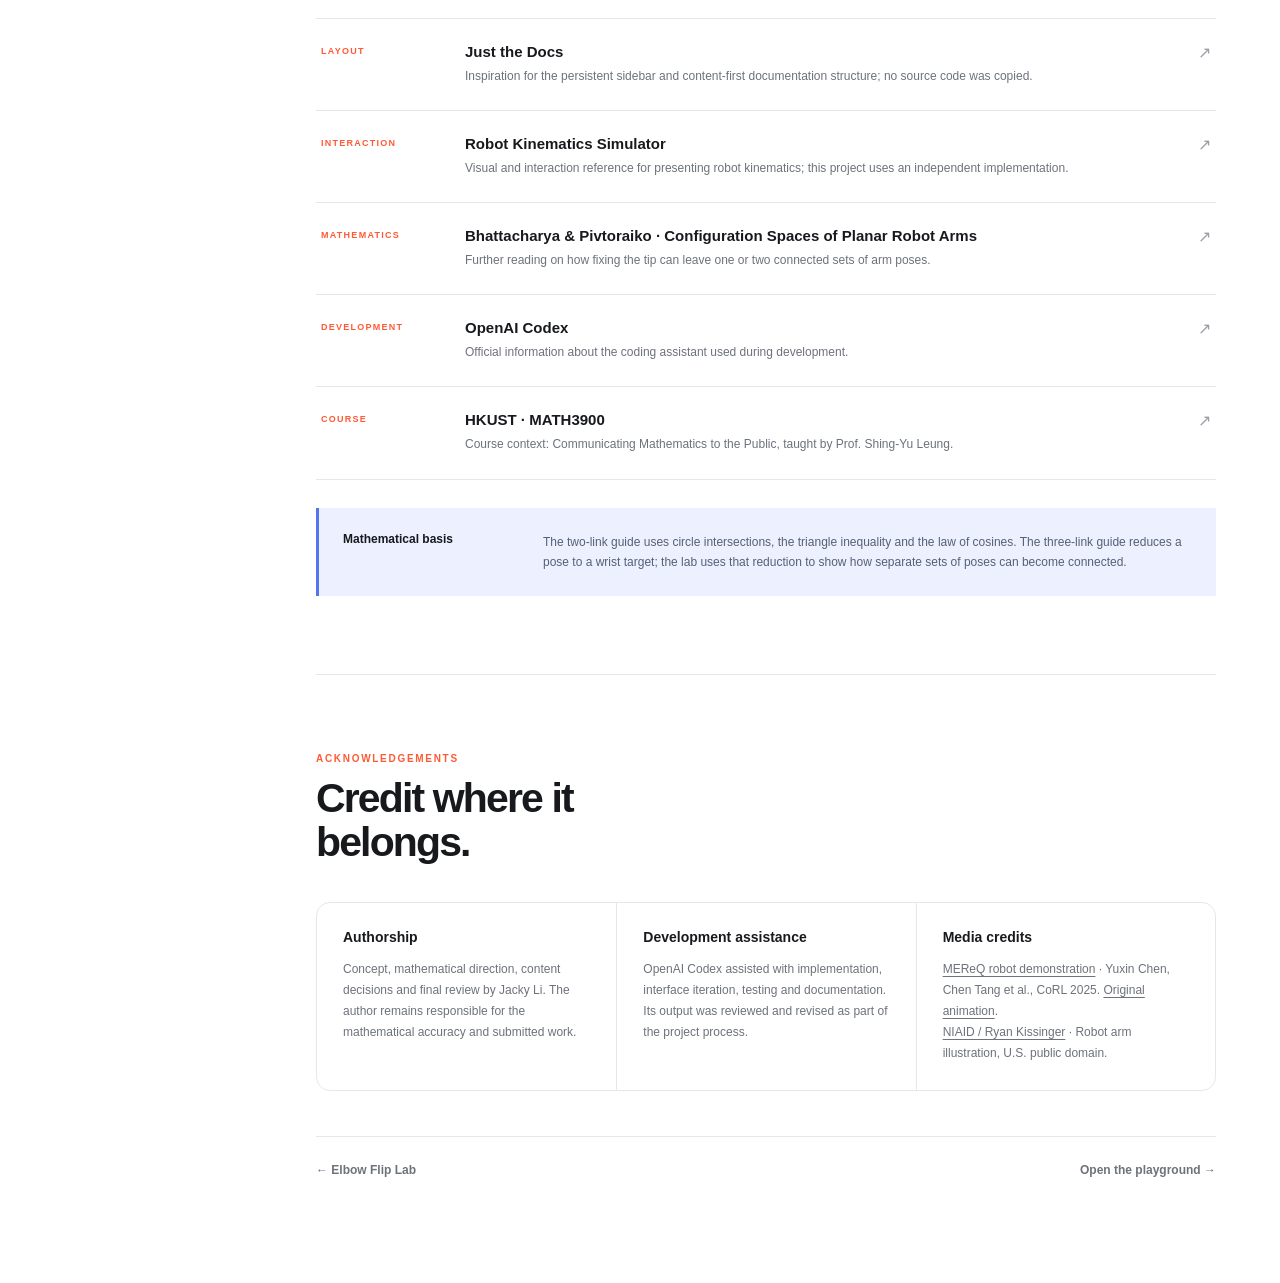
==== commit 4df74906: "Feature the credited MEReQ demo in the introduction" ====
--- a/about.html
+++ b/about.html
@@ -91,7 +91,7 @@
       <div class="ack-grid">
         <article><h3><span data-lang-en>Authorship</span><span data-lang-zh>作者責任</span></h3><p data-lang-en>Concept, mathematical direction, content decisions and final review by Jacky Li. The author remains responsible for the mathematical accuracy and submitted work.</p><p data-lang-zh>專題概念、數學方向、內容取捨與最終審閱由 Jacky Li 負責；作者對數學準確性及提交作品承擔最終責任。</p></article>
         <article><h3><span data-lang-en>Development assistance</span><span data-lang-zh>開發協助</span></h3><p data-lang-en>OpenAI Codex assisted with implementation, interface iteration, testing and documentation. Its output was reviewed and revised as part of the project process.</p><p data-lang-zh>OpenAI Codex 協助程式實作、介面迭代、測試與文件整理；其輸出在專題製作過程中經過審閱與修改。</p></article>
-        <article><h3><span data-lang-en>Image credits</span><span data-lang-zh>圖片來源</span></h3><p><a href="https://commons.wikimedia.org/wiki/File:Lexington_Medical,_Inc._Manufacturing_Robot_Arm.jpg" target="_blank" rel="noreferrer">Lexington Medical, Inc.</a> — CC0.<br><a href="https://commons.wikimedia.org/wiki/File:Robot_Arm_(NIH_BioArt_457).png" target="_blank" rel="noreferrer">NIAID / Ryan Kissinger</a> — U.S. public domain.</p></article>
+        <article><h3><span data-lang-en>Media credits</span><span data-lang-zh>媒體來源</span></h3><p><a href="https://thomaschen98.github.io/mereq.github.io/"><span data-lang-en>MEReQ robot demonstration</span><span data-lang-zh>MEReQ 機械臂示範</span></a> · Yuxin Chen, Chen Tang et al., CoRL 2025. <a href="https://thomaschen98.github.io/images/mereq.gif"><span data-lang-en>Original animation</span><span data-lang-zh>原始動圖</span></a>.</p><p><a href="https://commons.wikimedia.org/wiki/File:Robot_Arm_(NIH_BioArt_457).png" target="_blank" rel="noreferrer">NIAID / Ryan Kissinger</a> · <span data-lang-en>Robot arm illustration, U.S. public domain.</span><span data-lang-zh>機械臂插圖，美國公有領域。</span></p></article>
       </div>
     </section>
 
--- a/assets/styles.css
+++ b/assets/styles.css
@@ -148,8 +148,13 @@
 .intro-actions .primary-link { margin-top: 0; }
 .intro-actions .quiet-link { padding: 13px 2px 8px; }
 .intro-hero-media { overflow: hidden; margin: 0; border: 1px solid var(--line); border-radius: 14px; background: white; box-shadow: var(--shadow); }
-.intro-hero-media img { display: block; width: 100%; aspect-ratio: 16 / 10; object-fit: cover; }
+.intro-demo-frame { aspect-ratio: 340 / 191; background: var(--soft); }
+.intro-demo-frame img, .intro-demo-frame canvas { display: block; width: 100%; height: 100%; object-fit: contain; }
 .intro-hero-media figcaption, .scope-figure figcaption { padding: 13px 16px; color: var(--muted); font-size: 9px; line-height: 1.55; }
+.intro-hero-media figcaption { font-size: 12px; }
+.intro-demo-meta { display: flex; flex-wrap: wrap; align-items: center; justify-content: space-between; gap: 6px 12px; margin-top: 9px; }
+.intro-demo-meta a { color: var(--ink); font-weight: 650; text-underline-offset: 3px; }
+.intro-hero-media figcaption p { margin: 6px 0 0; }
 .intro-section { padding: 88px 0; border-bottom: 1px solid var(--line); }
 .intro-section-heading { max-width: 800px; margin-bottom: 40px; }
 .intro-section-heading h2, .scope-copy h2 { margin: 0; font-size: clamp(31px, 4vw, 48px); line-height: 1.06; letter-spacing: -.045em; }
@@ -759,6 +764,18 @@
 #problem { padding-top: 28px; }
 .diagram-prompt { color: var(--ink); }
 .main :focus-visible { outline: 2px solid #345a94; outline-offset: 3px; }
+.formula-summary { margin-top: 24px; padding-block: 26px; border-top: 1px solid var(--line); }
+.formula-summary h2 { margin: 0 0 10px; font-size: clamp(23px, 4vw, 32px); letter-spacing: -.035em; }
+.formula-summary > p:not(.eyebrow) { max-width: 740px; color: var(--muted); font-size: 14px; line-height: 1.55; }
+.formula-summary-box, .formula-summary-example { max-width: 740px; margin: 14px 0; padding: 14px 16px; border: 1px solid var(--line); border-radius: 8px; background: var(--figure-bg); }
+.formula-summary-box { border-left: 3px solid var(--wrist); }
+.formula-summary-line { display: grid; grid-template-columns: 30px minmax(0, 1fr); gap: 6px; align-items: center; padding: 5px 0; overflow-wrap: anywhere; font: 16px/1.5 Georgia, "Times New Roman", serif; }
+.formula-summary-line b { text-align: right; }
+.formula-summary-line small { white-space: nowrap; }
+.formula-summary-example { overflow-wrap: anywhere; }
+.formula-summary-example strong { color: #385579; font-size: 12px; }
+.formula-summary-example p { margin: 6px 0 0; color: var(--ink); font: 13px/1.55 Georgia, "Times New Roman", serif; }
+.formula-summary > .formula-summary-note { font-size: 12px; }
 
 @media (max-width: 760px) {
   :root { scroll-padding-top: 60px; }
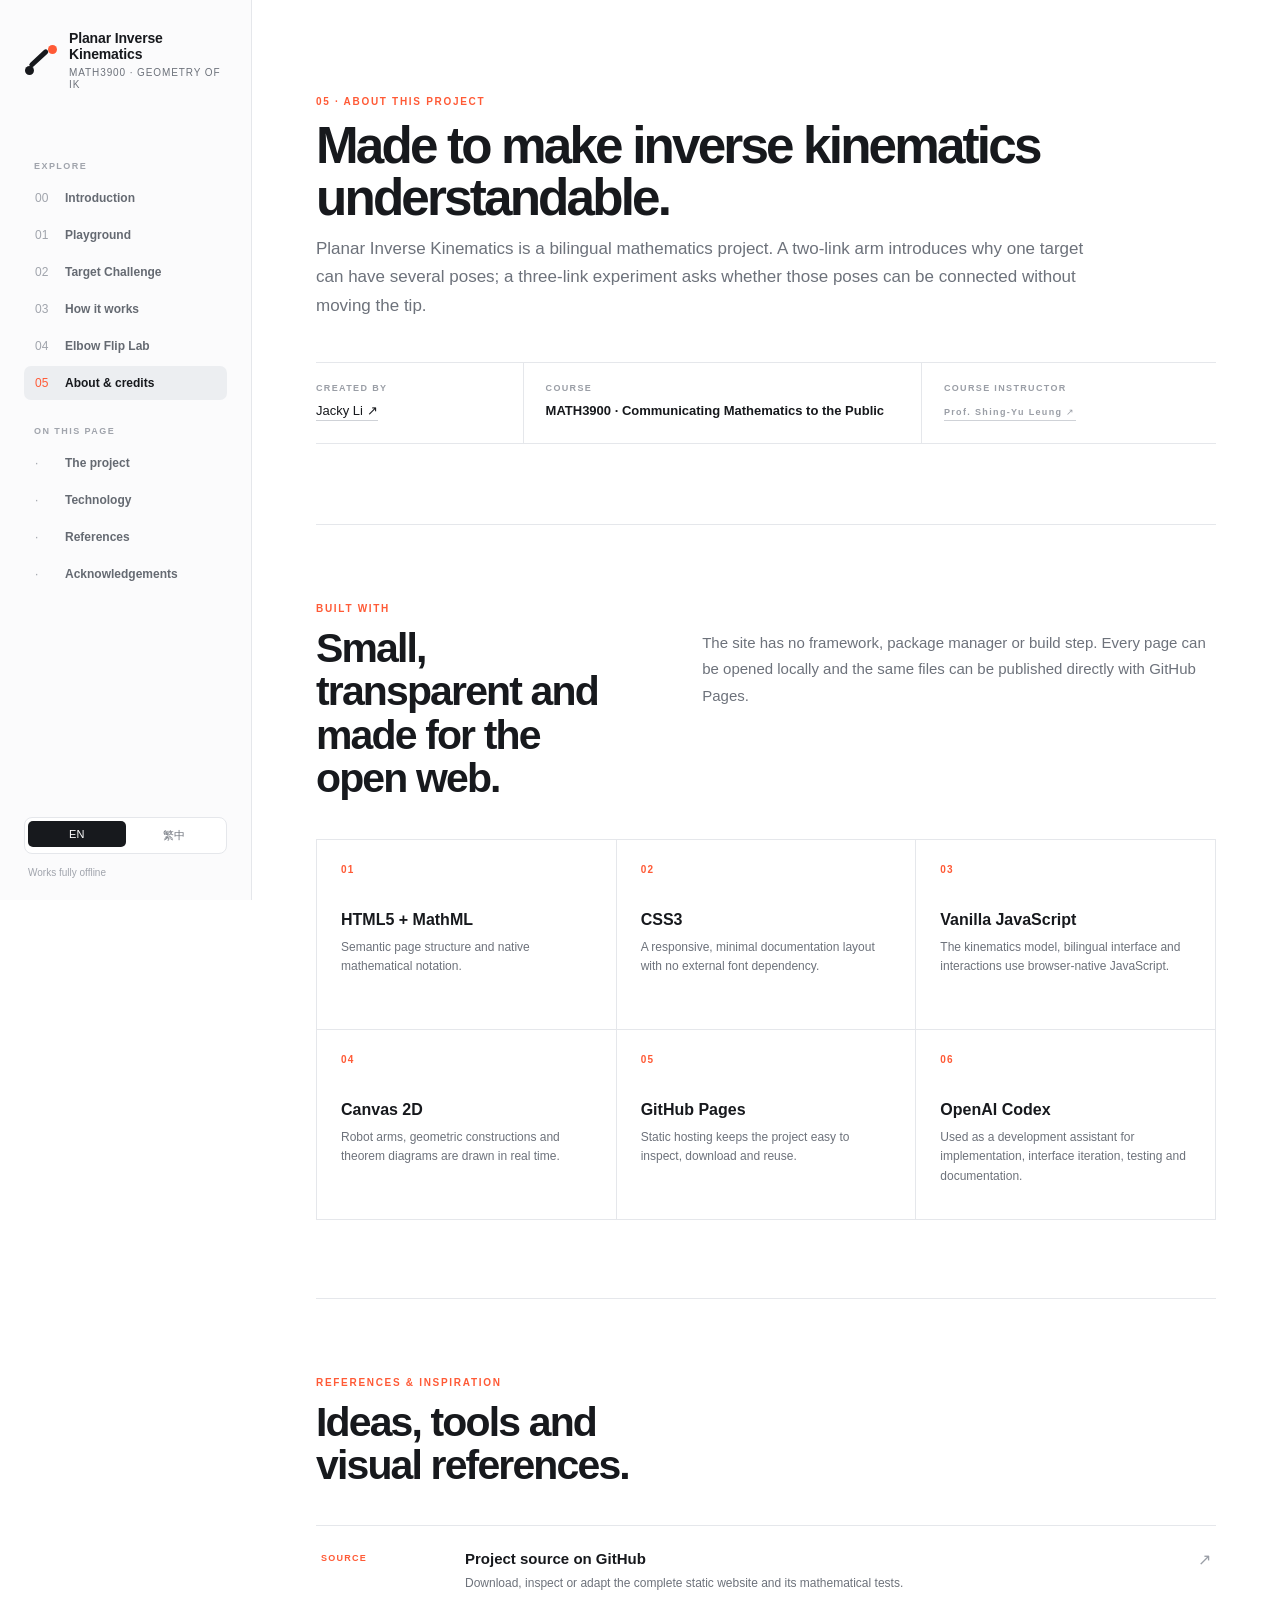
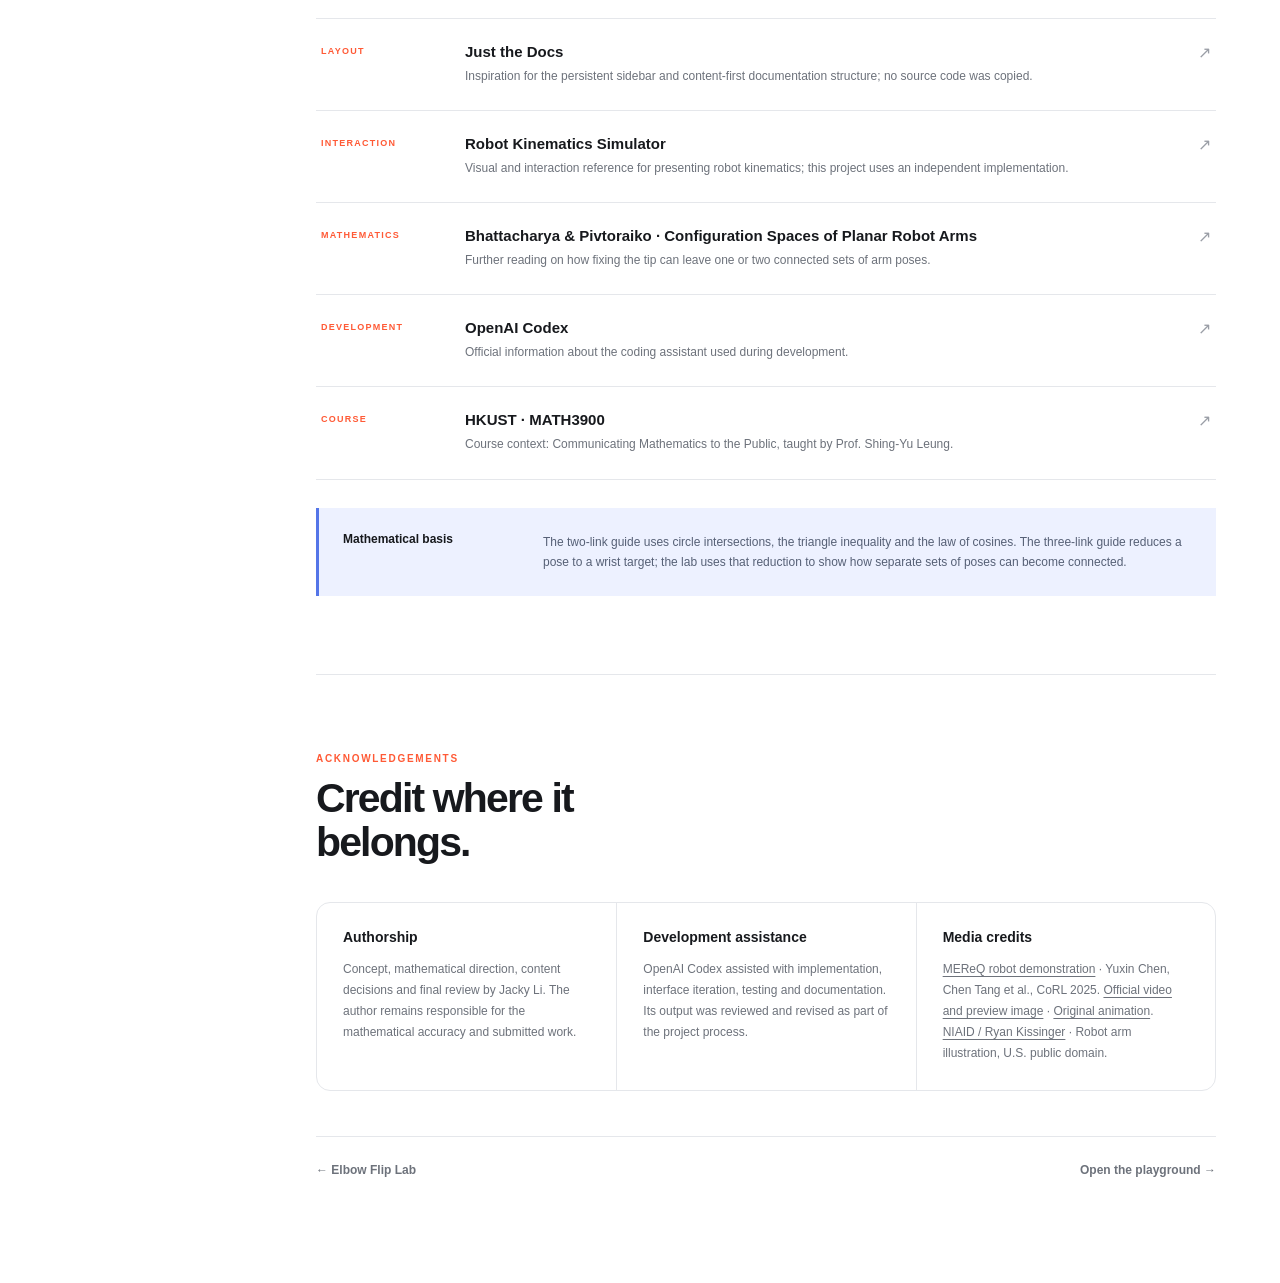
==== commit 76e5b03e: "Show the HD MEReQ clip in the introduction" ====
--- a/about.html
+++ b/about.html
@@ -91,7 +91,7 @@
       <div class="ack-grid">
         <article><h3><span data-lang-en>Authorship</span><span data-lang-zh>作者責任</span></h3><p data-lang-en>Concept, mathematical direction, content decisions and final review by Jacky Li. The author remains responsible for the mathematical accuracy and submitted work.</p><p data-lang-zh>專題概念、數學方向、內容取捨與最終審閱由 Jacky Li 負責；作者對數學準確性及提交作品承擔最終責任。</p></article>
         <article><h3><span data-lang-en>Development assistance</span><span data-lang-zh>開發協助</span></h3><p data-lang-en>OpenAI Codex assisted with implementation, interface iteration, testing and documentation. Its output was reviewed and revised as part of the project process.</p><p data-lang-zh>OpenAI Codex 協助程式實作、介面迭代、測試與文件整理；其輸出在專題製作過程中經過審閱與修改。</p></article>
-        <article><h3><span data-lang-en>Media credits</span><span data-lang-zh>媒體來源</span></h3><p><a href="https://thomaschen98.github.io/mereq.github.io/"><span data-lang-en>MEReQ robot demonstration</span><span data-lang-zh>MEReQ 機械臂示範</span></a> · Yuxin Chen, Chen Tang et al., CoRL 2025. <a href="https://thomaschen98.github.io/images/mereq.gif"><span data-lang-en>Original animation</span><span data-lang-zh>原始動圖</span></a>.</p><p><a href="https://commons.wikimedia.org/wiki/File:Robot_Arm_(NIH_BioArt_457).png" target="_blank" rel="noreferrer">NIAID / Ryan Kissinger</a> · <span data-lang-en>Robot arm illustration, U.S. public domain.</span><span data-lang-zh>機械臂插圖，美國公有領域。</span></p></article>
+        <article><h3><span data-lang-en>Media credits</span><span data-lang-zh>媒體來源</span></h3><p><a href="https://thomaschen98.github.io/mereq.github.io/"><span data-lang-en>MEReQ robot demonstration</span><span data-lang-zh>MEReQ 機械臂示範</span></a> · Yuxin Chen, Chen Tang et al., CoRL 2025. <a href="https://www.youtube.com/watch?v=Cog_cH90_80&amp;t=81s"><span data-lang-en>Official video and preview image</span><span data-lang-zh>官方影片及預覽圖</span></a> · <a href="https://thomaschen98.github.io/images/mereq.gif"><span data-lang-en>Original animation</span><span data-lang-zh>原始動圖</span></a>.</p><p><a href="https://commons.wikimedia.org/wiki/File:Robot_Arm_(NIH_BioArt_457).png" target="_blank" rel="noreferrer">NIAID / Ryan Kissinger</a> · <span data-lang-en>Robot arm illustration, U.S. public domain.</span><span data-lang-zh>機械臂插圖，美國公有領域。</span></p></article>
       </div>
     </section>
 
--- a/assets/styles.css
+++ b/assets/styles.css
@@ -148,13 +148,14 @@
 .intro-actions .primary-link { margin-top: 0; }
 .intro-actions .quiet-link { padding: 13px 2px 8px; }
 .intro-hero-media { overflow: hidden; margin: 0; border: 1px solid var(--line); border-radius: 14px; background: white; box-shadow: var(--shadow); }
-.intro-demo-frame { aspect-ratio: 340 / 191; background: var(--soft); }
-.intro-demo-frame img, .intro-demo-frame canvas { display: block; width: 100%; height: 100%; object-fit: contain; }
+.intro-demo-frame { aspect-ratio: 16 / 9; background: var(--soft); }
+.intro-demo-frame img, .intro-demo-frame iframe { display: block; width: 100%; height: 100%; border: 0; object-fit: contain; }
 .intro-hero-media figcaption, .scope-figure figcaption { padding: 13px 16px; color: var(--muted); font-size: 9px; line-height: 1.55; }
 .intro-hero-media figcaption { font-size: 12px; }
-.intro-demo-meta { display: flex; flex-wrap: wrap; align-items: center; justify-content: space-between; gap: 6px 12px; margin-top: 9px; }
+.intro-demo-meta { display: flex; flex-wrap: wrap; align-items: center; gap: 6px 12px; margin-top: 9px; }
 .intro-demo-meta a { color: var(--ink); font-weight: 650; text-underline-offset: 3px; }
-.intro-hero-media figcaption p { margin: 6px 0 0; }
+.intro-demo-credit { margin: 9px 0 0; }
+.intro-demo-credit a { text-underline-offset: 3px; }
 .intro-section { padding: 88px 0; border-bottom: 1px solid var(--line); }
 .intro-section-heading { max-width: 800px; margin-bottom: 40px; }
 .intro-section-heading h2, .scope-copy h2 { margin: 0; font-size: clamp(31px, 4vw, 48px); line-height: 1.06; letter-spacing: -.045em; }
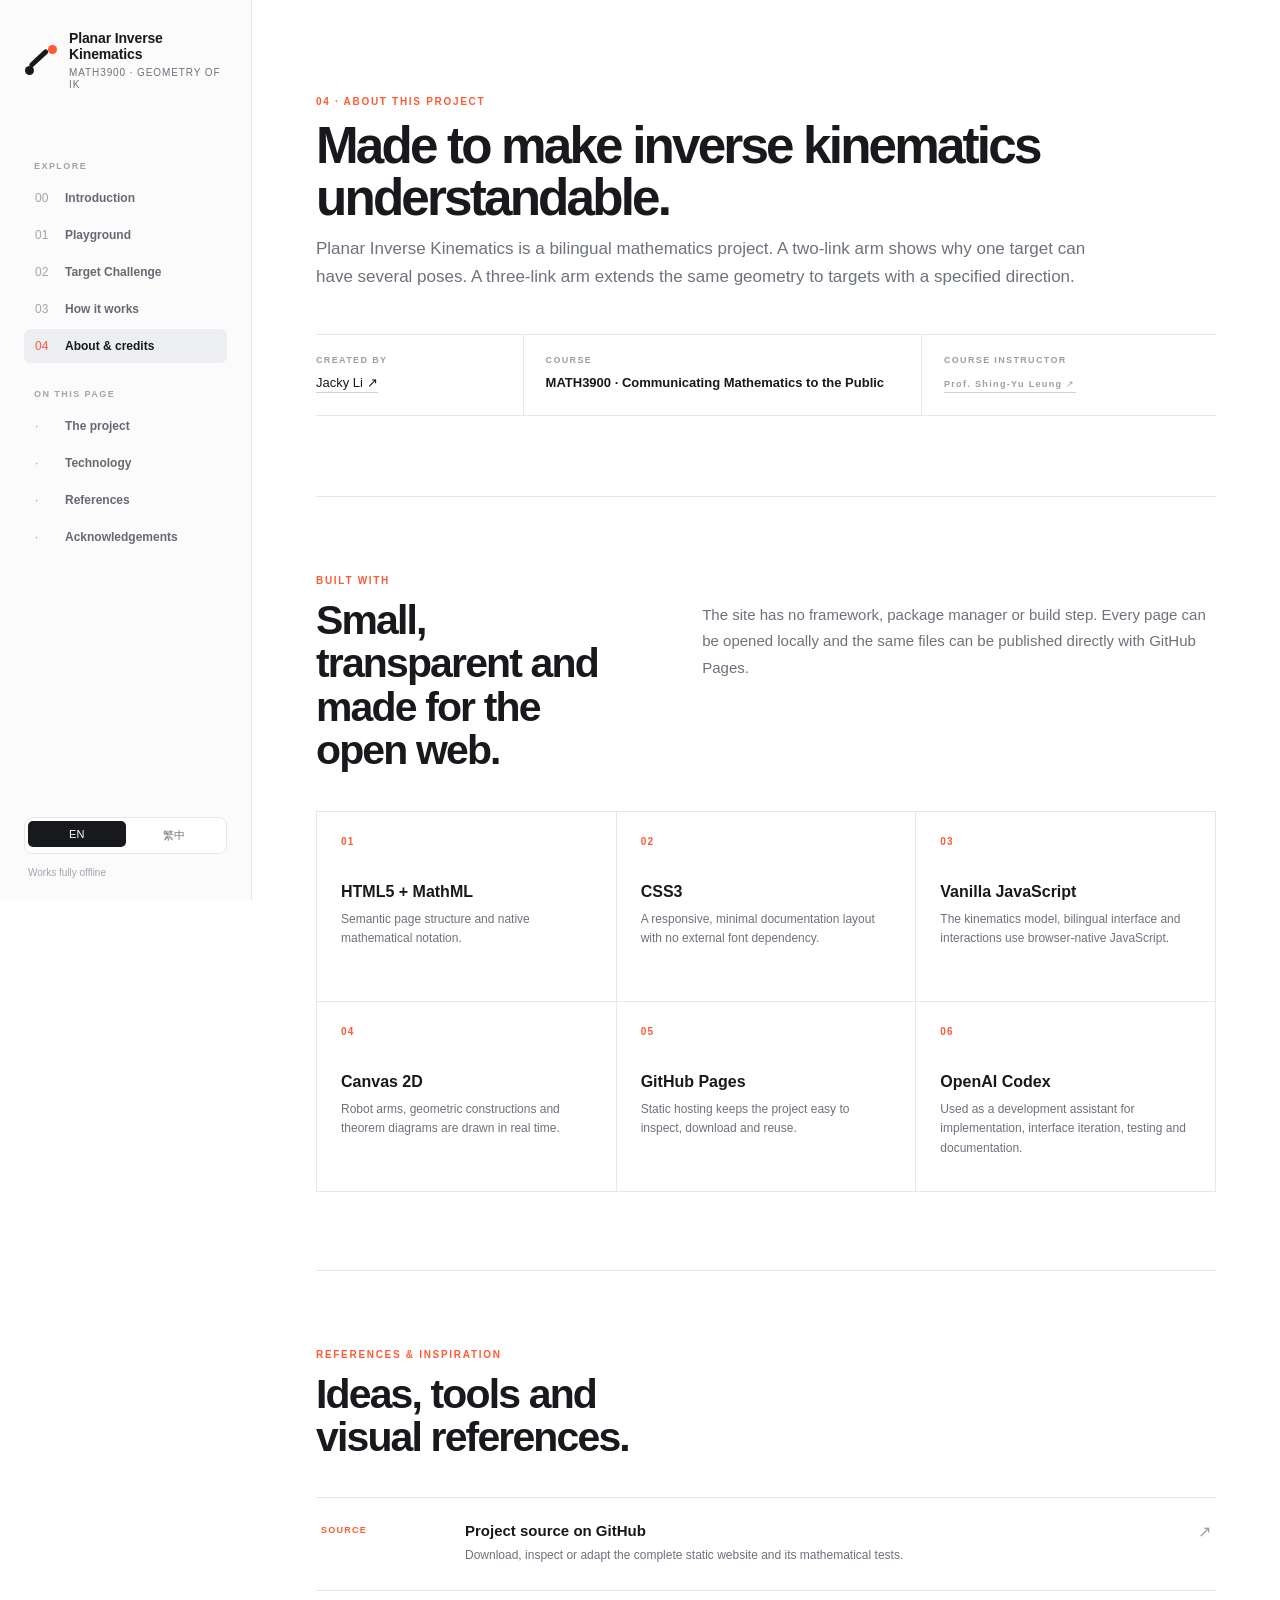
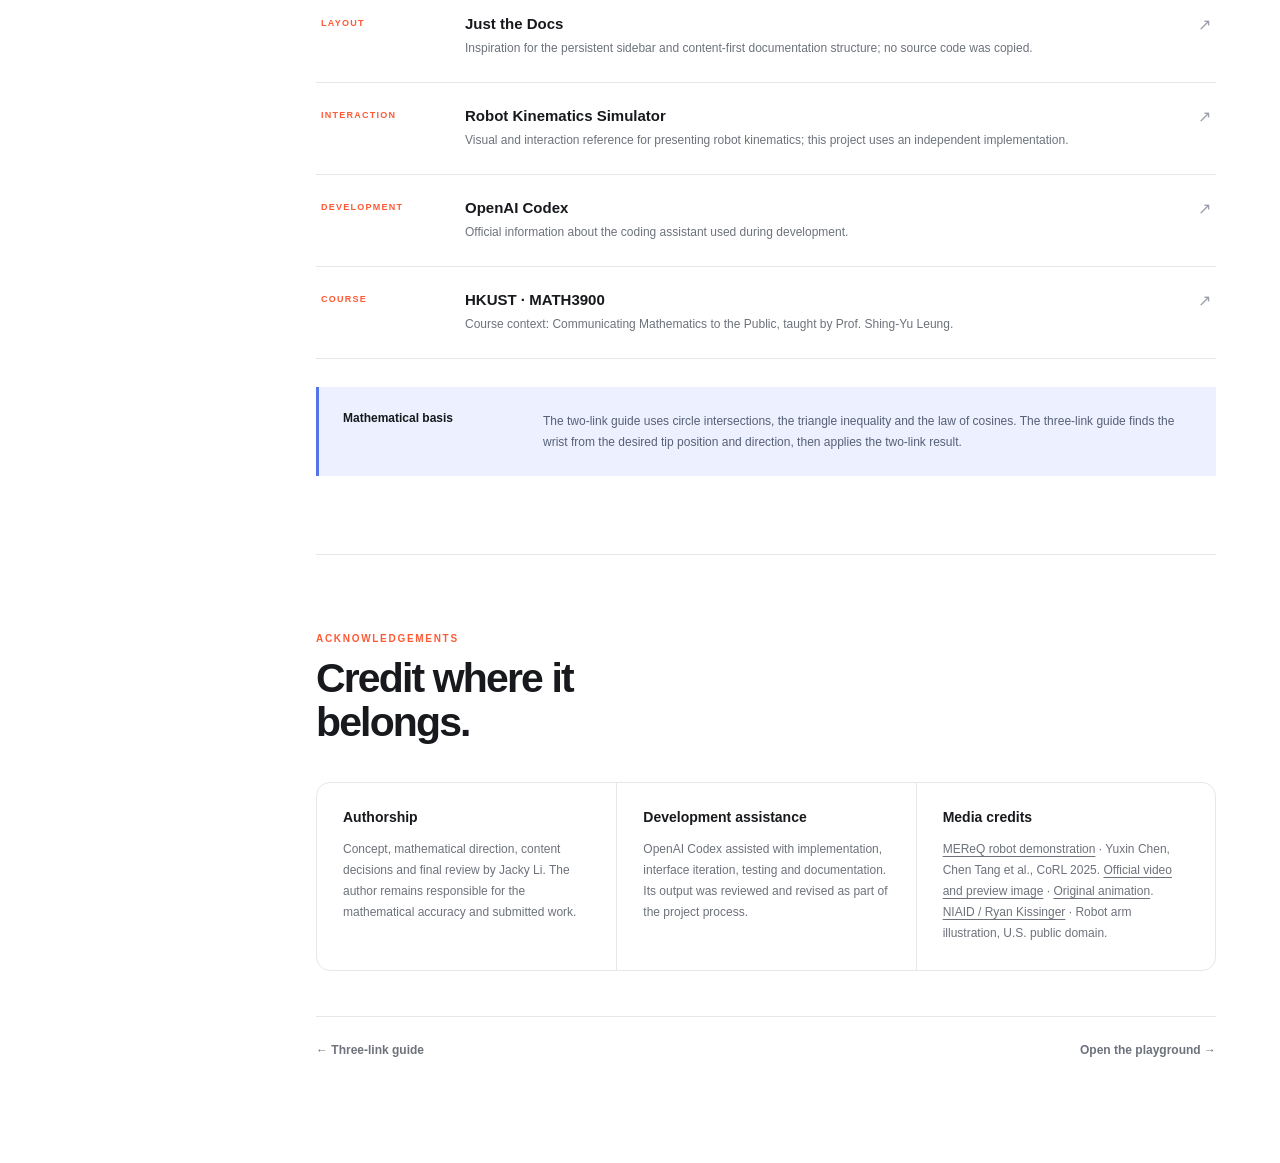
==== commit b15090aa: "Remove the Elbow Flip Lab and simplify navigation" ====
--- a/about.html
+++ b/about.html
@@ -22,8 +22,7 @@
       <a href="index.html"><span>01</span><b data-i18n="navPlayground">Playground</b></a>
       <a href="game.html"><span>02</span><b><span data-lang-en>Target Challenge</span><span data-lang-zh>目標挑戰</span></b></a>
       <a href="guide.html"><span>03</span><b data-i18n="navGuide">How it works</b></a>
-      <a href="proof.html"><span>04</span><b><span data-lang-en>Elbow Flip Lab</span><span data-lang-zh>翻肘實驗</span></b></a>
-      <a class="active" href="about.html"><span>05</span><b><span data-lang-en>About &amp; credits</span><span data-lang-zh>關於與鳴謝</span></b></a>
+      <a class="active" href="about.html"><span>04</span><b><span data-lang-en>About &amp; credits</span><span data-lang-zh>關於與鳴謝</span></b></a>
       <p data-i18n="navOnPage">ON THIS PAGE</p>
       <a href="#project"><span>·</span><b><span data-lang-en>The project</span><span data-lang-zh>本專題</span></b></a>
       <a href="#technology"><span>·</span><b><span data-lang-en>Technology</span><span data-lang-zh>技術</span></b></a>
@@ -35,10 +34,10 @@
 
   <main id="main" class="main about-main">
     <header class="about-hero" id="project">
-      <p class="eyebrow"><span data-lang-en>05 · ABOUT THIS PROJECT</span><span data-lang-zh>05 · 關於本專題</span></p>
+      <p class="eyebrow"><span data-lang-en>04 · ABOUT THIS PROJECT</span><span data-lang-zh>04 · 關於本專題</span></p>
       <h1><span data-lang-en>Made to make inverse kinematics understandable.</span><span data-lang-zh>把逆運動學變成看得見、想得通的數學。</span></h1>
-      <p class="lede" data-lang-en>Planar Inverse Kinematics is a bilingual mathematics project. A two-link arm introduces why one target can have several poses; a three-link experiment asks whether those poses can be connected without moving the tip.</p>
-      <p class="lede" data-lang-zh>《平面逆運動學》是一個雙語數學專題。先用雙連桿解釋同一目標為甚麼有多種姿態，再用三連桿實驗探討末端不動時，這些姿態能不能連接起來。</p>
+      <p class="lede" data-lang-en>Planar Inverse Kinematics is a bilingual mathematics project. A two-link arm shows why one target can have several poses. A three-link arm extends the same geometry to targets with a specified direction.</p>
+      <p class="lede" data-lang-zh>《平面逆運動學》是一個雙語數學專題。先用雙連桿解釋同一目標為甚麼可以有多種姿態，再用相同的幾何方法求解指定末端方向的三連桿問題。</p>
       <div class="project-signature">
         <div><span data-lang-en>CREATED BY</span><span data-lang-zh>製作者</span><a href="https://jackyli-hkust.github.io/" target="_blank" rel="noreferrer">Jacky Li ↗</a></div>
         <div><span data-lang-en>COURSE</span><span data-lang-zh>課程</span><strong>MATH3900 · Communicating Mathematics to the Public</strong></div>
@@ -72,14 +71,13 @@
         <a href="https://github.com/JackyLi-HKUST/planar-inverse-kinematics" target="_blank" rel="noreferrer"><span>SOURCE</span><div><strong>Project source on GitHub</strong><p data-lang-en>Download, inspect or adapt the complete static website and its mathematical tests.</p><p data-lang-zh>下載、查閱或修改完整靜態網站及其數學測試。</p></div><i>↗</i></a>
         <a href="https://github.com/just-the-docs/just-the-docs" target="_blank" rel="noreferrer"><span>LAYOUT</span><div><strong>Just the Docs</strong><p data-lang-en>Inspiration for the persistent sidebar and content-first documentation structure; no source code was copied.</p><p data-lang-zh>左側固定導覽與內容優先文件架構的靈感來源；未複製其原始碼。</p></div><i>↗</i></a>
         <a href="http://robotkinematics.study/" target="_blank" rel="noreferrer"><span>INTERACTION</span><div><strong>Robot Kinematics Simulator</strong><p data-lang-en>Visual and interaction reference for presenting robot kinematics; this project uses an independent implementation.</p><p data-lang-zh>機械臂運動學視覺與互動呈現的參考；本專題採用獨立實作。</p></div><i>↗</i></a>
-        <a href="https://arxiv.org/abs/1309.7960" target="_blank" rel="noreferrer"><span>MATHEMATICS</span><div><strong>Bhattacharya &amp; Pivtoraiko · Configuration Spaces of Planar Robot Arms</strong><p data-lang-en>Further reading on how fixing the tip can leave one or two connected sets of arm poses.</p><p data-lang-zh>延伸閱讀：固定機械臂末端後，姿態集合何以分成一個或兩個連通部分。</p></div><i>↗</i></a>
         <a href="https://developers.openai.com/learn/codex" target="_blank" rel="noreferrer"><span>DEVELOPMENT</span><div><strong>OpenAI Codex</strong><p data-lang-en>Official information about the coding assistant used during development.</p><p data-lang-zh>開發過程中所使用程式協作工具的官方資料。</p></div><i>↗</i></a>
         <a href="https://www.math.hkust.edu.hk/people/faculty/profile/masyleung/" target="_blank" rel="noreferrer"><span>COURSE</span><div><strong>HKUST · MATH3900</strong><p data-lang-en>Course context: Communicating Mathematics to the Public, taught by Prof. Shing-Yu Leung.</p><p data-lang-zh>課程背景：梁承裕教授任教的「向公眾傳達數學」MATH3900。</p></div><i>↗</i></a>
       </div>
       <div class="math-basis">
         <strong><span data-lang-en>Mathematical basis</span><span data-lang-zh>數學基礎</span></strong>
-        <p data-lang-en>The two-link guide uses circle intersections, the triangle inequality and the law of cosines. The three-link guide reduces a pose to a wrist target; the lab uses that reduction to show how separate sets of poses can become connected.</p>
-        <p data-lang-zh>雙連桿教學使用圓的交點、三角不等式和餘弦定理。三連桿教學把指定姿態化為手腕目標；翻肘實驗沿用這套方法，解釋分離的姿態集合如何接起來。</p>
+        <p data-lang-en>The two-link guide uses circle intersections, the triangle inequality and the law of cosines. The three-link guide finds the wrist from the desired tip position and direction, then applies the two-link result.</p>
+        <p data-lang-zh>雙連桿教學使用圓的交點、三角不等式和餘弦定理。三連桿教學先由指定的末端位置和方向求出手腕位置，再套用雙連桿的結果。</p>
       </div>
     </section>
 
@@ -95,7 +93,7 @@
       </div>
     </section>
 
-    <footer class="about-footer"><a href="proof.html">← <span data-lang-en>Elbow Flip Lab</span><span data-lang-zh>翻肘實驗</span></a><a href="index.html"><span data-lang-en>Open the playground</span><span data-lang-zh>開啟互動實驗室</span> →</a></footer>
+    <footer class="about-footer"><a href="guide-three.html">← <span data-lang-en>Three-link guide</span><span data-lang-zh>三連桿教學</span></a><a href="index.html"><span data-lang-en>Open the playground</span><span data-lang-zh>開啟互動實驗室</span> →</a></footer>
   </main>
 
   <script src="assets/i18n.js?v=learning-route"></script>
--- a/assets/styles.css
+++ b/assets/styles.css
@@ -148,14 +148,11 @@
 .intro-actions .primary-link { margin-top: 0; }
 .intro-actions .quiet-link { padding: 13px 2px 8px; }
 .intro-hero-media { overflow: hidden; margin: 0; border: 1px solid var(--line); border-radius: 14px; background: white; box-shadow: var(--shadow); }
-.intro-demo-frame { aspect-ratio: 16 / 9; background: var(--soft); }
-.intro-demo-frame img, .intro-demo-frame iframe { display: block; width: 100%; height: 100%; border: 0; object-fit: contain; }
+.intro-demo-frame { position: relative; width: 100%; min-height: 200px; aspect-ratio: 16 / 9; background: var(--soft); }
+.intro-demo-frame img, .intro-demo-frame iframe { position: absolute; inset: 0; width: 100%; height: 100%; border: 0; object-fit: contain; }
 .intro-hero-media figcaption, .scope-figure figcaption { padding: 13px 16px; color: var(--muted); font-size: 9px; line-height: 1.55; }
 .intro-hero-media figcaption { font-size: 12px; }
-.intro-demo-meta { display: flex; flex-wrap: wrap; align-items: center; gap: 6px 12px; margin-top: 9px; }
-.intro-demo-meta a { color: var(--ink); font-weight: 650; text-underline-offset: 3px; }
-.intro-demo-credit { margin: 9px 0 0; }
-.intro-demo-credit a { text-underline-offset: 3px; }
+.intro-hero-media figcaption a { text-underline-offset: 3px; }
 .intro-section { padding: 88px 0; border-bottom: 1px solid var(--line); }
 .intro-section-heading { max-width: 800px; margin-bottom: 40px; }
 .intro-section-heading h2, .scope-copy h2 { margin: 0; font-size: clamp(31px, 4vw, 48px); line-height: 1.06; letter-spacing: -.045em; }
@@ -710,7 +707,7 @@
 .mobile-top { display: none; }
 .lesson-jumps { display: flex; flex-wrap: wrap; gap: 5px 14px; margin-top: 13px; }
 .lesson-jumps a { color: #385579; font-size: 12px; font-weight: 640; text-underline-offset: 3px; }
-.lesson-route { display: grid; grid-template-columns: repeat(3, minmax(0, 1fr)); gap: 8px; margin-top: 24px; }
+.lesson-route { display: grid; grid-template-columns: repeat(2, minmax(0, 1fr)); gap: 8px; margin-top: 24px; }
 .lesson-route a, .lesson-next { display: flex; align-items: center; gap: 10px; padding: 12px; border: 1px solid var(--line); border-radius: 8px; background: var(--figure-bg); color: var(--ink); font-size: 13px; font-weight: 650; text-decoration: none; }
 .lesson-route a:hover, .lesson-next:hover { border-color: #9aacc7; background: #eef3fb; }
 .lesson-route small, .lesson-next small { color: #415c80; font-size: 9px; font-weight: 750; letter-spacing: .08em; }
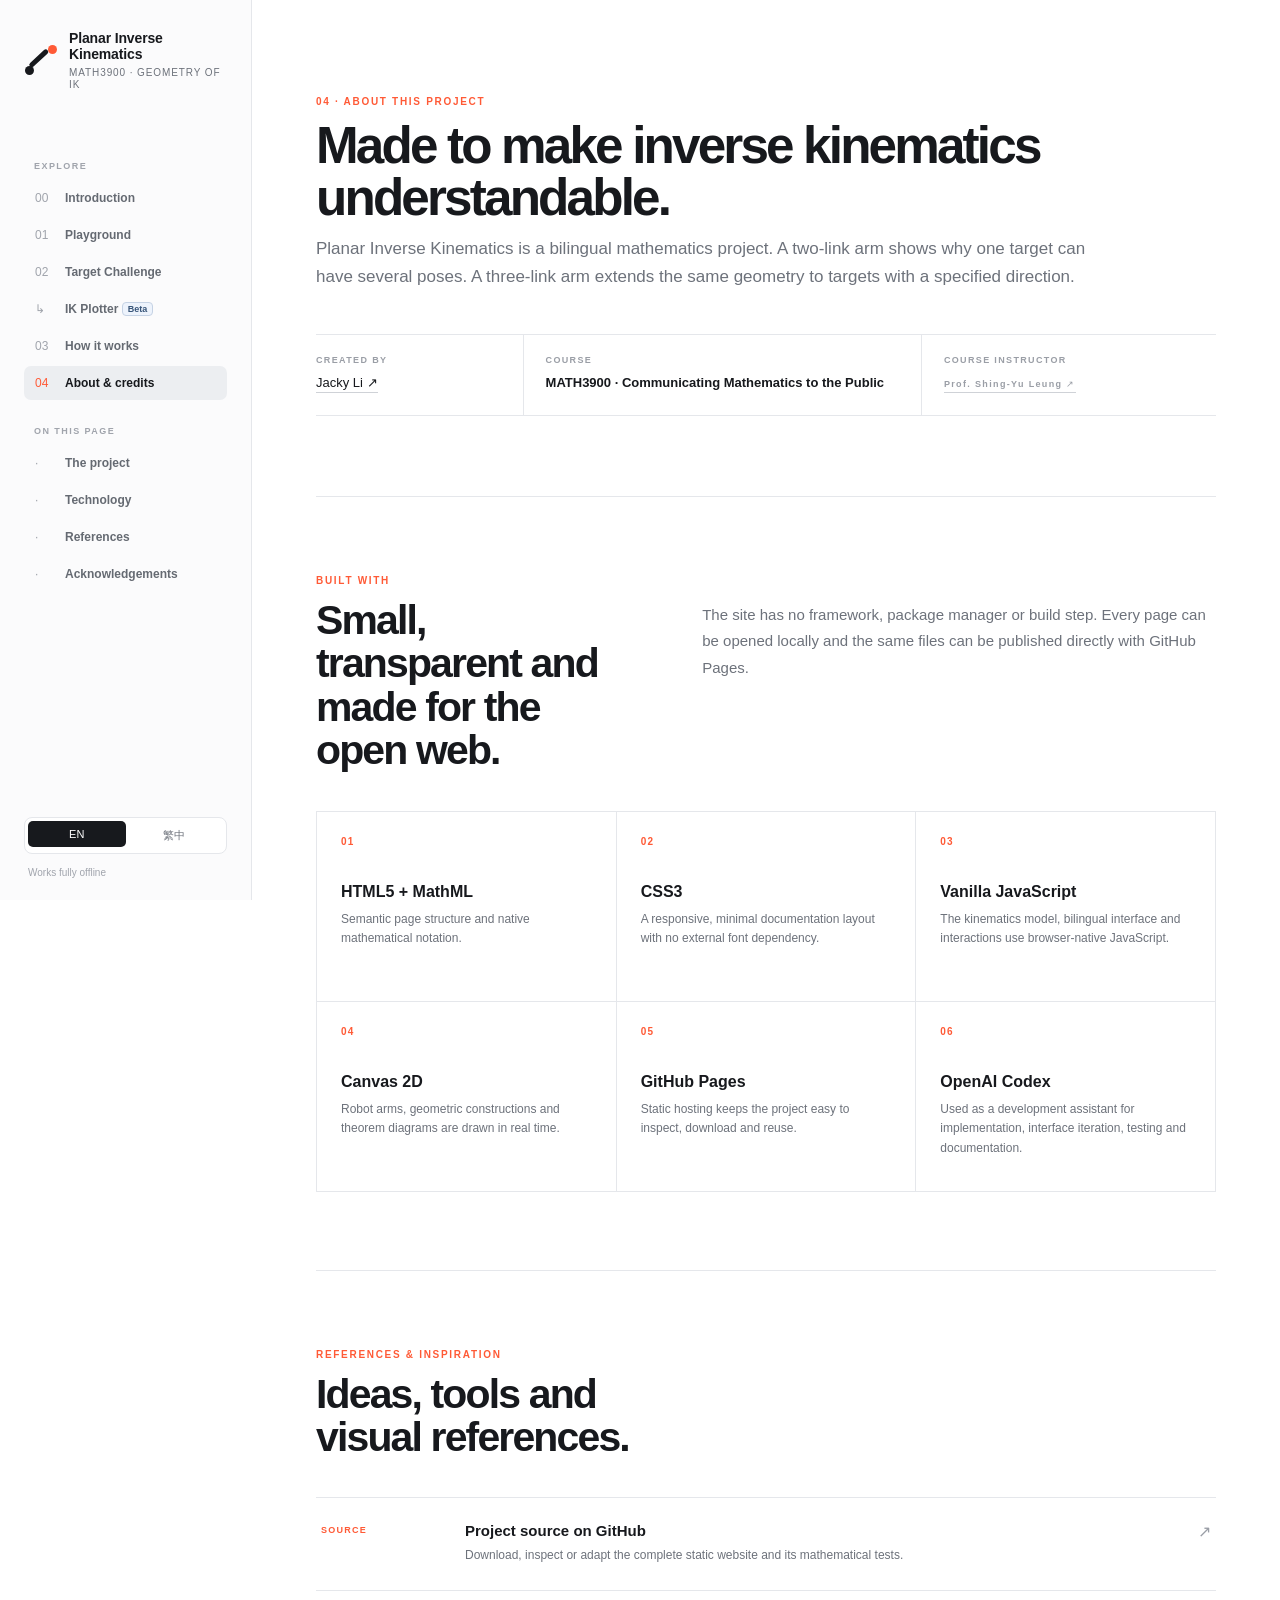
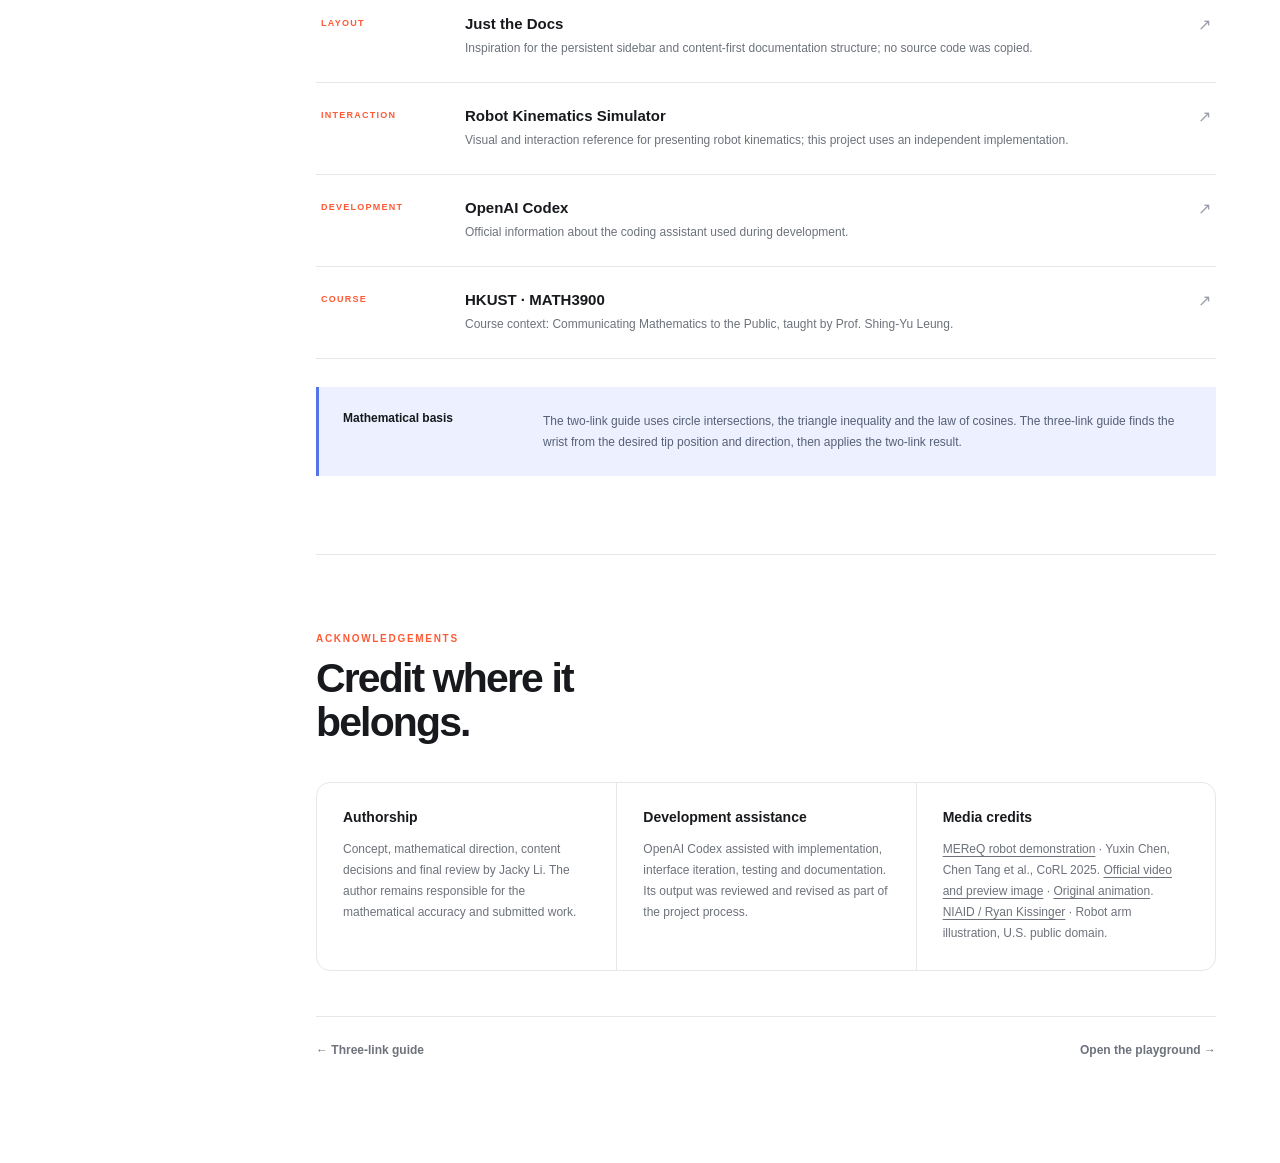
==== commit ac6073e8: "Add IK Plotter Beta alongside the original FK challenge" ====
--- a/about.html
+++ b/about.html
@@ -6,7 +6,7 @@
   <meta name="description" content="About, technology, references, and acknowledgements for Planar Inverse Kinematics.">
   <title>About &amp; Credits — Planar Inverse Kinematics</title>
   <link rel="icon" href="assets/favicon.svg" type="image/svg+xml">
-  <link rel="stylesheet" href="assets/styles.css?v=learning-route">
+  <link rel="stylesheet" href="assets/styles.css?v=ik-plotter-beta">
 </head>
 <body data-page="about">
   <a class="skip-link" href="#main">Skip to content</a>
@@ -21,6 +21,7 @@
       <a href="introduction.html"><span>00</span><b><span data-lang-en>Introduction</span><span data-lang-zh>導論</span></b></a>
       <a href="index.html"><span>01</span><b data-i18n="navPlayground">Playground</b></a>
       <a href="game.html"><span>02</span><b><span data-lang-en>Target Challenge</span><span data-lang-zh>目標挑戰</span></b></a>
+      <a href="ik-plotter.html"><span aria-hidden="true">↳</span><b><span data-lang-en>IK Plotter</span><span data-lang-zh>IK 畫圖挑戰</span> <small class="nav-beta">Beta</small></b></a>
       <a href="guide.html"><span>03</span><b data-i18n="navGuide">How it works</b></a>
       <a class="active" href="about.html"><span>04</span><b><span data-lang-en>About &amp; credits</span><span data-lang-zh>關於與鳴謝</span></b></a>
       <p data-i18n="navOnPage">ON THIS PAGE</p>
--- a/assets/styles.css
+++ b/assets/styles.css
@@ -704,6 +704,7 @@
 .sidebar-foot { padding-top: 14px; }
 .nav a > span { flex: 0 0 18px; }
 .nav a b span, .nav a.active b span { color: inherit; font-weight: inherit; }
+.nav-beta { display: inline-block; padding: 1px 5px; border: 1px solid #c5d2e4; border-radius: 4px; background: #edf3fc; color: #385579; font-size: 9px; font-weight: 700; vertical-align: 1px; }
 .mobile-top { display: none; }
 .lesson-jumps { display: flex; flex-wrap: wrap; gap: 5px 14px; margin-top: 13px; }
 .lesson-jumps a { color: #385579; font-size: 12px; font-weight: 640; text-underline-offset: 3px; }
